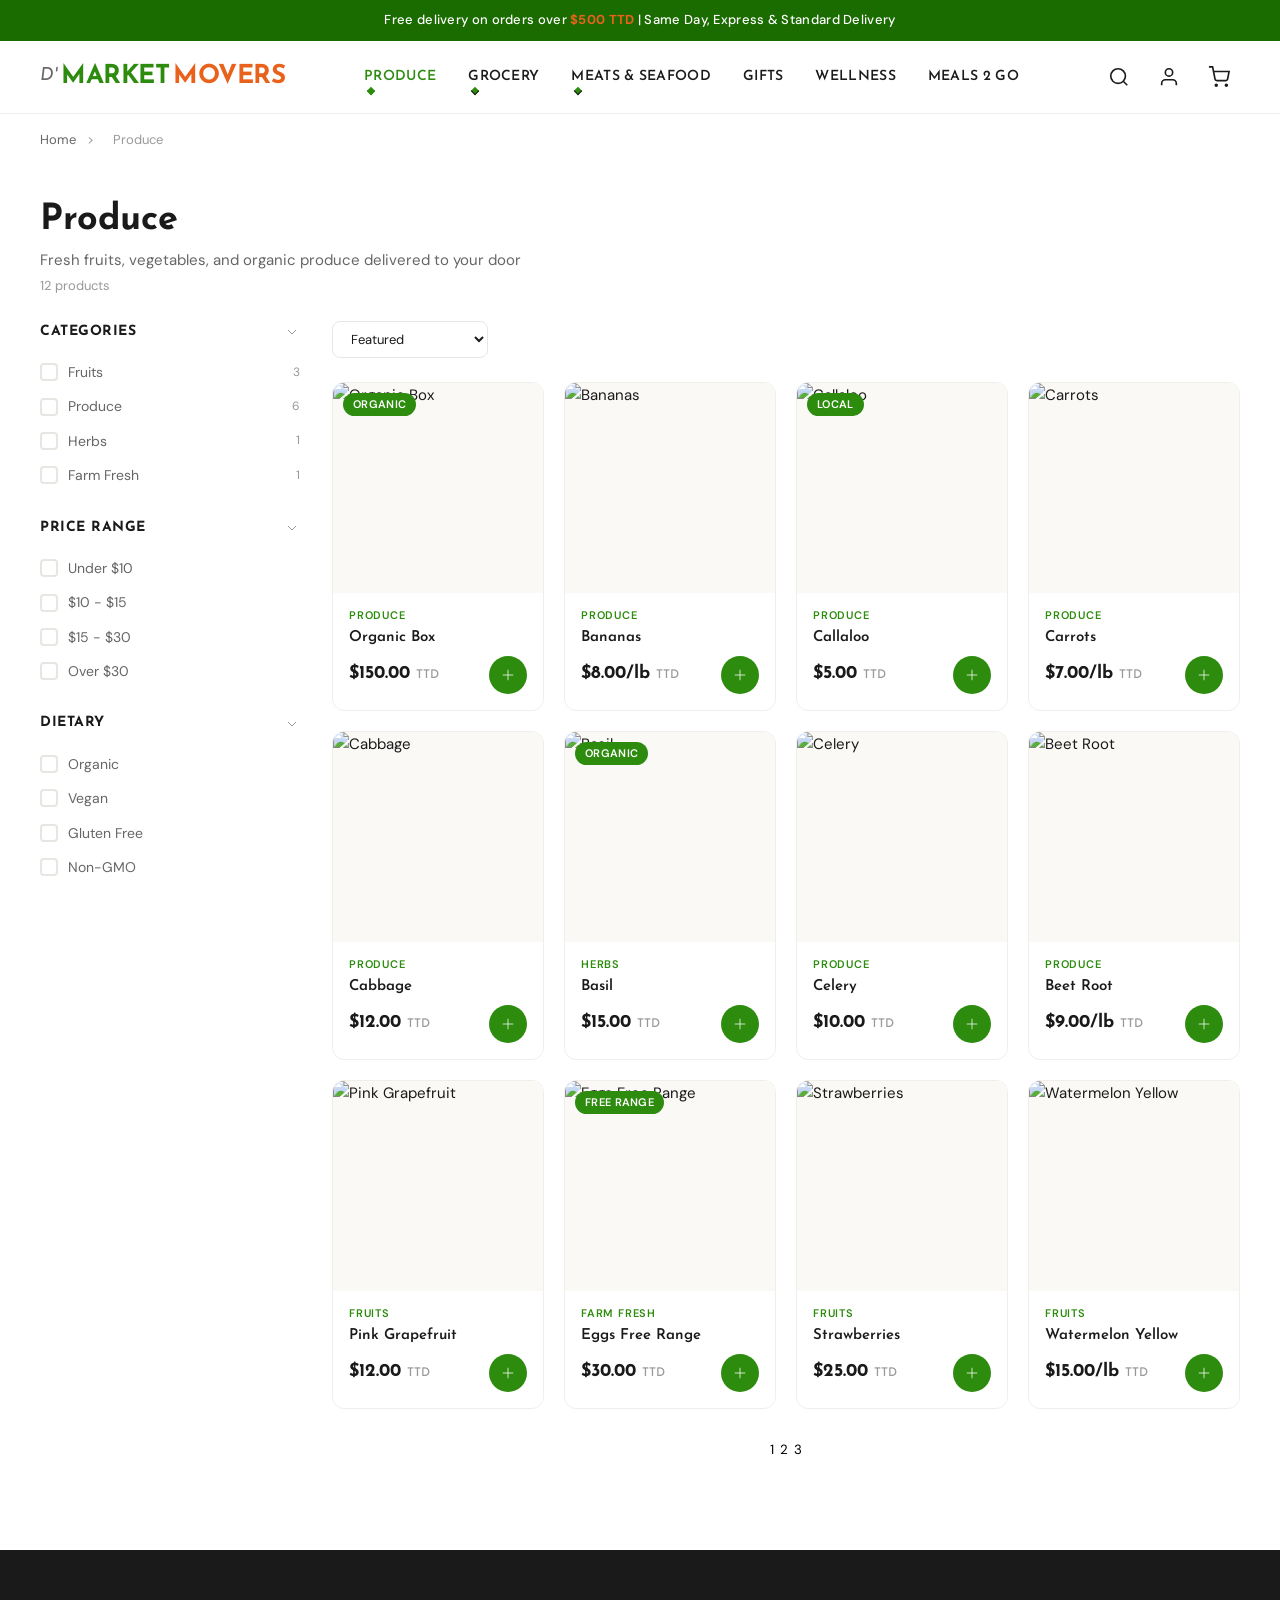
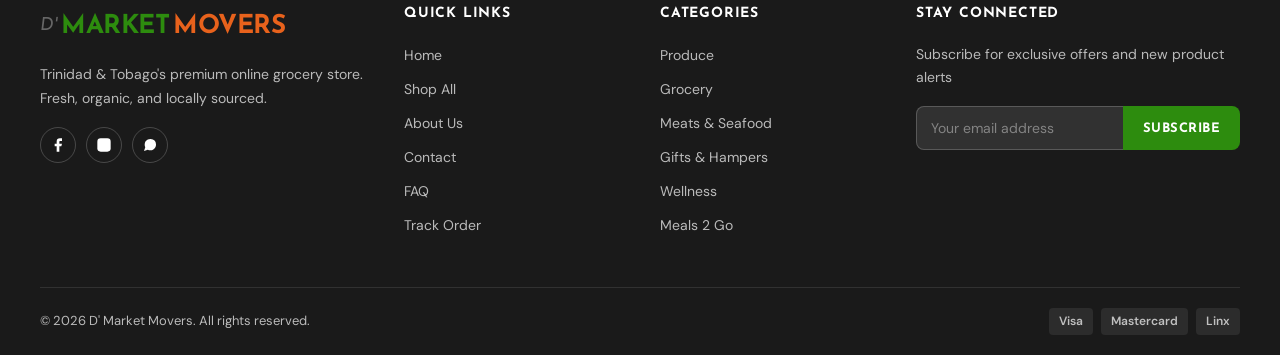
==== collection.html @ 55ee6a90 "first commit Co-Authored-By: Claude Opus 4.6 <noreply@anthropic.com>" ====
<!DOCTYPE html>
<html lang="en">
<head>
  <meta charset="UTF-8">
  <meta name="viewport" content="width=device-width, initial-scale=1.0">
  <meta name="description" content="Fresh fruits, vegetables, and organic produce delivered to your door. Shop D' Market Movers Produce collection for same-day delivery in Trinidad & Tobago.">
  <title>Produce - D' Market Movers | Fresh Fruits &amp; Vegetables</title>
  <link rel="preconnect" href="https://fonts.googleapis.com">
  <link rel="preconnect" href="https://fonts.gstatic.com" crossorigin>
  <link href="https://fonts.googleapis.com/css2?family=DM+Sans:ital,opsz,wght@0,9..40,100..1000;1,9..40,100..1000&family=Josefin+Sans:ital,wght@0,100..700;1,100..700&display=swap" rel="stylesheet">
  <link rel="stylesheet" href="css/style.css">
</head>
<body>

  <!-- Announcement Bar -->
  <div class="announcement-bar">
    Free delivery on orders over <span>$500 TTD</span> | Same Day, Express &amp; Standard Delivery
  </div>

  <!-- Header -->
  <header class="site-header">
    <div class="container">
      <div class="header-inner">
        <a href="index.html" class="logo">
          <span class="logo-d">D'</span>
          <span class="logo-market">MARKET</span>
          <span class="logo-movers">MOVERS</span>
        </a>
        <nav class="main-nav">
          <div class="nav-item has-dropdown">
            <a href="collection.html" class="active">Produce</a>
            <div class="mega-dropdown">
              <div class="mega-dropdown-inner">
                <div class="mega-col">
                  <h4>Fruits</h4>
                  <ul><li><a href="collection.html">Bananas</a></li><li><a href="collection.html">Strawberries</a></li><li><a href="collection.html">Pink Grapefruit</a></li><li><a href="collection.html">Watermelon</a></li><li><a href="collection.html">Apples</a></li></ul>
                </div>
                <div class="mega-col">
                  <h4>Vegetables</h4>
                  <ul><li><a href="collection.html">Callaloo</a></li><li><a href="collection.html">Cabbage</a></li><li><a href="collection.html">Carrots</a></li><li><a href="collection.html">Celery</a></li><li><a href="collection.html">Beet Root</a></li></ul>
                </div>
                <div class="mega-col">
                  <h4>Herbs &amp; Organic</h4>
                  <ul><li><a href="collection.html">Basil</a></li><li><a href="collection.html">Chadon Beni</a></li><li><a href="collection.html">Organic Box</a></li><li><a href="collection.html">View All Produce</a></li></ul>
                </div>
                <div class="mega-featured">
                  <img src="https://www.dmarketmovers.com/976-home_default/organic-box.jpg" alt="Organic Box">
                  <div class="mega-featured-info"><h4>Organic Box</h4><p>Curated seasonal organic produce — $150.00 TTD</p></div>
                </div>
              </div>
            </div>
          </div>
          <div class="nav-item has-dropdown">
            <a href="collection.html">Grocery</a>
            <div class="mega-dropdown">
              <div class="mega-dropdown-inner">
                <div class="mega-col"><h4>Pantry Staples</h4><ul><li><a href="collection.html">Rice &amp; Grains</a></li><li><a href="collection.html">Cooking Oil</a></li><li><a href="collection.html">Seasonings</a></li><li><a href="collection.html">Canned Goods</a></li></ul></div>
                <div class="mega-col"><h4>Sauces &amp; Condiments</h4><ul><li><a href="collection.html">Shadon Beni Pesto</a></li><li><a href="collection.html">Hot Sauce</a></li><li><a href="collection.html">Pepper Sauce</a></li><li><a href="collection.html">Marinades</a></li></ul></div>
                <div class="mega-col"><h4>Beverages</h4><ul><li><a href="collection.html">Juices</a></li><li><a href="collection.html">Smoothies</a></li><li><a href="collection.html">Water</a></li><li><a href="collection.html">View All Grocery</a></li></ul></div>
                <div class="mega-featured"><img src="https://www.dmarketmovers.com/1781-home_default/shadonbeni-pesto.jpg" alt="Shadon Beni Pesto"><div class="mega-featured-info"><h4>Shadon Beni Pesto</h4><p>Authentic T&amp;T flavour — $65.00 TTD</p></div></div>
              </div>
            </div>
          </div>
          <div class="nav-item has-dropdown">
            <a href="collection.html">Meats &amp; Seafood</a>
            <div class="mega-dropdown">
              <div class="mega-dropdown-inner">
                <div class="mega-col"><h4>Chicken</h4><ul><li><a href="collection.html">Chicken Breast</a></li><li><a href="collection.html">Chicken Minced</a></li><li><a href="collection.html">Whole Chicken</a></li><li><a href="collection.html">Free Range</a></li></ul></div>
                <div class="mega-col"><h4>Beef &amp; Pork</h4><ul><li><a href="collection.html">Beef Minced</a></li><li><a href="collection.html">Steak Cuts</a></li><li><a href="collection.html">Pork Chops</a></li></ul></div>
                <div class="mega-col"><h4>Seafood</h4><ul><li><a href="collection.html">Shark</a></li><li><a href="collection.html">Shrimp</a></li><li><a href="collection.html">Fish Fillet</a></li><li><a href="collection.html">View All Meats</a></li></ul></div>
                <div class="mega-featured"><img src="https://www.dmarketmovers.com/79-home_default/chicken-bl-breast-per-lb.jpg" alt="Chicken Breast"><div class="mega-featured-info"><h4>Chicken BL Breast</h4><p>Farm fresh, per lb — $42.00 TTD</p></div></div>
              </div>
            </div>
          </div>
          <div class="nav-item"><a href="collection.html">Gifts</a></div>
          <div class="nav-item"><a href="collection.html">Wellness</a></div>
          <div class="nav-item"><a href="collection.html">Meals 2 Go</a></div>
        </nav>
        <div class="header-actions">
          <button class="header-btn" aria-label="Search" onclick="openSearch()">
            <svg viewBox="0 0 24 24"><circle cx="11" cy="11" r="8"/><line x1="21" y1="21" x2="16.65" y2="16.65"/></svg>
          </button>
          <button class="header-btn" aria-label="Account">
            <svg viewBox="0 0 24 24"><path d="M20 21v-2a4 4 0 00-4-4H8a4 4 0 00-4 4v2"/><circle cx="12" cy="7" r="4"/></svg>
          </button>
          <button class="header-btn" aria-label="Cart" onclick="openCart()">
            <svg viewBox="0 0 24 24"><circle cx="9" cy="21" r="1"/><circle cx="20" cy="21" r="1"/><path d="M1 1h4l2.68 13.39a2 2 0 002 1.61h9.72a2 2 0 002-1.61L23 6H6"/></svg>
            <span class="cart-count">0</span>
          </button>
          <button class="mobile-toggle" aria-label="Menu" onclick="toggleMobileMenu()">
            <div class="hamburger"><span></span><span></span><span></span></div>
          </button>
        </div>
      </div>
    </div>
  </header>

  <!-- Mobile Nav -->
  <div class="mobile-nav">
    <div class="mobile-nav-header">
      <a href="index.html" class="logo">
        <span class="logo-d">D'</span>
        <span class="logo-market">MARKET</span>
        <span class="logo-movers">MOVERS</span>
      </a>
      <button onclick="closeMobileMenu()">
        <svg viewBox="0 0 24 24" width="24" height="24" stroke="currentColor" stroke-width="2" fill="none"><line x1="18" y1="6" x2="6" y2="18"/><line x1="6" y1="6" x2="18" y2="18"/></svg>
      </button>
    </div>
    <div class="mobile-nav-links">
      <a href="collection.html" class="active">Produce</a>
      <a href="collection.html">Grocery</a>
      <a href="collection.html">Meats &amp; Seafood</a>
      <a href="collection.html">Gifts</a>
      <a href="collection.html">Wellness</a>
      <a href="collection.html">Meals 2 Go</a>
    </div>
  </div>

  <!-- Cart Overlay + Drawer -->
  <div class="cart-overlay"></div>
  <aside class="cart-drawer">
    <div class="cart-drawer-header">
      <h3>Your Cart <span class="cart-drawer-count">0 items</span></h3>
      <button class="cart-close" onclick="closeCart()">
        <svg viewBox="0 0 24 24"><line x1="18" y1="6" x2="6" y2="18"/><line x1="6" y1="6" x2="18" y2="18"/></svg>
      </button>
    </div>
    <div class="cart-items"></div>
    <div class="cart-footer">
      <div class="cart-subtotal">
        <span>Subtotal</span>
        <span class="cart-subtotal-value">$0.00 TTD</span>
      </div>
      <button class="cart-checkout">Proceed to Checkout</button>
    </div>
  </aside>

  <!-- Breadcrumbs -->
  <div class="breadcrumbs">
    <div class="container">
      <a href="index.html">Home</a>
      <span class="breadcrumb-separator">&gt;</span>
      <span>Produce</span>
    </div>
  </div>

  <!-- Collection Header -->
  <section class="collection-header">
    <div class="container">
      <h1>Produce</h1>
      <p>Fresh fruits, vegetables, and organic produce delivered to your door</p>
      <div class="collection-meta">12 products</div>
    </div>
  </section>

  <!-- Collection Layout -->
  <div class="collection-layout">
    <div class="container">

        <!-- Filters Sidebar -->
        <aside class="filters-sidebar">

          <!-- Categories Filter -->
          <div class="filter-group">
            <div class="filter-group-title" onclick="toggleFilterGroup(this)">
              <span>Categories</span>
              <svg viewBox="0 0 24 24"><polyline points="6 9 12 15 18 9"/></svg>
            </div>
            <div class="filter-options">
              <div class="filter-option" onclick="toggleFilter(this)">
                <span class="filter-checkbox"></span>
                <span class="filter-label">Fruits</span>
                <span class="filter-count">3</span>
              </div>
              <div class="filter-option" onclick="toggleFilter(this)">
                <span class="filter-checkbox"></span>
                <span class="filter-label">Produce</span>
                <span class="filter-count">6</span>
              </div>
              <div class="filter-option" onclick="toggleFilter(this)">
                <span class="filter-checkbox"></span>
                <span class="filter-label">Herbs</span>
                <span class="filter-count">1</span>
              </div>
              <div class="filter-option" onclick="toggleFilter(this)">
                <span class="filter-checkbox"></span>
                <span class="filter-label">Farm Fresh</span>
                <span class="filter-count">1</span>
              </div>
            </div>
          </div>

          <!-- Price Range Filter -->
          <div class="filter-group">
            <div class="filter-group-title" onclick="toggleFilterGroup(this)">
              <span>Price Range</span>
              <svg viewBox="0 0 24 24"><polyline points="6 9 12 15 18 9"/></svg>
            </div>
            <div class="filter-options">
              <div class="filter-option" onclick="toggleFilter(this)">
                <span class="filter-checkbox"></span>
                <span class="filter-label">Under $10</span>
              </div>
              <div class="filter-option" onclick="toggleFilter(this)">
                <span class="filter-checkbox"></span>
                <span class="filter-label">$10 - $15</span>
              </div>
              <div class="filter-option" onclick="toggleFilter(this)">
                <span class="filter-checkbox"></span>
                <span class="filter-label">$15 - $30</span>
              </div>
              <div class="filter-option" onclick="toggleFilter(this)">
                <span class="filter-checkbox"></span>
                <span class="filter-label">Over $30</span>
              </div>
            </div>
          </div>

          <!-- Dietary Filter -->
          <div class="filter-group">
            <div class="filter-group-title" onclick="toggleFilterGroup(this)">
              <span>Dietary</span>
              <svg viewBox="0 0 24 24"><polyline points="6 9 12 15 18 9"/></svg>
            </div>
            <div class="filter-options">
              <div class="filter-option" onclick="toggleFilter(this)">
                <span class="filter-checkbox"></span>
                <span class="filter-label">Organic</span>
              </div>
              <div class="filter-option" onclick="toggleFilter(this)">
                <span class="filter-checkbox"></span>
                <span class="filter-label">Vegan</span>
              </div>
              <div class="filter-option" onclick="toggleFilter(this)">
                <span class="filter-checkbox"></span>
                <span class="filter-label">Gluten Free</span>
              </div>
              <div class="filter-option" onclick="toggleFilter(this)">
                <span class="filter-checkbox"></span>
                <span class="filter-label">Non-GMO</span>
              </div>
            </div>
          </div>

        </aside>

        <!-- Main Content -->
        <div class="collection-main">

          <!-- Toolbar -->
          <div class="collection-toolbar">
            <button class="mobile-filter-btn" onclick="openMobileFilters()">
              <svg viewBox="0 0 24 24"><line x1="4" y1="6" x2="20" y2="6"/><line x1="6" y1="12" x2="18" y2="12"/><line x1="8" y1="18" x2="16" y2="18"/></svg>
              Filters
            </button>
            <div class="toolbar-right">
              <select class="sort-select">
                <option value="featured">Featured</option>
                <option value="price-low">Price: Low to High</option>
                <option value="price-high">Price: High to Low</option>
                <option value="newest">Newest</option>
                <option value="name-az">Name A-Z</option>
              </select>
            </div>
          </div>

          <!-- Products Grid -->
          <div class="products-grid">

            <!-- Product 1: Organic Box -->
            <div class="product-card">
              <div class="product-card-image">
                <img src="https://www.dmarketmovers.com/976-home_default/organic-box.jpg" alt="Organic Box" onclick="openQuickView({id:'organic-box',name:'Organic Box',price:150,category:'Produce',image:'https://www.dmarketmovers.com/976-home_default/organic-box.jpg'})" style="cursor:pointer">
                <span class="product-card-badge">Organic</span>
                <button class="product-card-wishlist"><svg viewBox="0 0 24 24"><path d="M20.84 4.61a5.5 5.5 0 00-7.78 0L12 5.67l-1.06-1.06a5.5 5.5 0 00-7.78 7.78l1.06 1.06L12 21.23l7.78-7.78 1.06-1.06a5.5 5.5 0 000-7.78z"/></svg></button>
              </div>
              <div class="product-card-info">
                <div class="product-card-category">Produce</div>
                <div class="product-card-name"><a href="product.html">Organic Box</a></div>
                <div class="product-card-bottom">
                  <div class="product-card-price">$150.00 <span class="currency">TTD</span></div>
                  <button class="add-to-cart-btn" onclick="Cart.add({id:'organic-box',name:'Organic Box',price:150,image:'https://www.dmarketmovers.com/976-home_default/organic-box.jpg'})"><svg viewBox="0 0 24 24"><line x1="12" y1="5" x2="12" y2="19"/><line x1="5" y1="12" x2="19" y2="12"/></svg></button>
                </div>
              </div>
            </div>

            <!-- Product 2: Bananas -->
            <div class="product-card">
              <div class="product-card-image">
                <img src="https://www.dmarketmovers.com/2502-home_default/bananas.jpg" alt="Bananas" onclick="openQuickView({id:'bananas',name:'Bananas',price:8,category:'Produce',image:'https://www.dmarketmovers.com/2502-home_default/bananas.jpg'})" style="cursor:pointer">
                <button class="product-card-wishlist"><svg viewBox="0 0 24 24"><path d="M20.84 4.61a5.5 5.5 0 00-7.78 0L12 5.67l-1.06-1.06a5.5 5.5 0 00-7.78 7.78l1.06 1.06L12 21.23l7.78-7.78 1.06-1.06a5.5 5.5 0 000-7.78z"/></svg></button>
              </div>
              <div class="product-card-info">
                <div class="product-card-category">Produce</div>
                <div class="product-card-name"><a href="product.html">Bananas</a></div>
                <div class="product-card-bottom">
                  <div class="product-card-price">$8.00/lb <span class="currency">TTD</span></div>
                  <button class="add-to-cart-btn" onclick="Cart.add({id:'bananas',name:'Bananas',price:8,image:'https://www.dmarketmovers.com/2502-home_default/bananas.jpg'})"><svg viewBox="0 0 24 24"><line x1="12" y1="5" x2="12" y2="19"/><line x1="5" y1="12" x2="19" y2="12"/></svg></button>
                </div>
              </div>
            </div>

            <!-- Product 3: Callaloo -->
            <div class="product-card">
              <div class="product-card-image">
                <img src="https://www.dmarketmovers.com/55-home_default/callaloo.jpg" alt="Callaloo" onclick="openQuickView({id:'callaloo',name:'Callaloo',price:5,category:'Produce',image:'https://www.dmarketmovers.com/55-home_default/callaloo.jpg'})" style="cursor:pointer">
                <span class="product-card-badge">Local</span>
                <button class="product-card-wishlist"><svg viewBox="0 0 24 24"><path d="M20.84 4.61a5.5 5.5 0 00-7.78 0L12 5.67l-1.06-1.06a5.5 5.5 0 00-7.78 7.78l1.06 1.06L12 21.23l7.78-7.78 1.06-1.06a5.5 5.5 0 000-7.78z"/></svg></button>
              </div>
              <div class="product-card-info">
                <div class="product-card-category">Produce</div>
                <div class="product-card-name"><a href="product.html">Callaloo</a></div>
                <div class="product-card-bottom">
                  <div class="product-card-price">$5.00 <span class="currency">TTD</span></div>
                  <button class="add-to-cart-btn" onclick="Cart.add({id:'callaloo',name:'Callaloo',price:5,image:'https://www.dmarketmovers.com/55-home_default/callaloo.jpg'})"><svg viewBox="0 0 24 24"><line x1="12" y1="5" x2="12" y2="19"/><line x1="5" y1="12" x2="19" y2="12"/></svg></button>
                </div>
              </div>
            </div>

            <!-- Product 4: Carrots -->
            <div class="product-card">
              <div class="product-card-image">
                <img src="https://www.dmarketmovers.com/57-home_default/carrots.jpg" alt="Carrots" onclick="openQuickView({id:'carrots',name:'Carrots',price:7,category:'Produce',image:'https://www.dmarketmovers.com/57-home_default/carrots.jpg'})" style="cursor:pointer">
                <button class="product-card-wishlist"><svg viewBox="0 0 24 24"><path d="M20.84 4.61a5.5 5.5 0 00-7.78 0L12 5.67l-1.06-1.06a5.5 5.5 0 00-7.78 7.78l1.06 1.06L12 21.23l7.78-7.78 1.06-1.06a5.5 5.5 0 000-7.78z"/></svg></button>
              </div>
              <div class="product-card-info">
                <div class="product-card-category">Produce</div>
                <div class="product-card-name"><a href="product.html">Carrots</a></div>
                <div class="product-card-bottom">
                  <div class="product-card-price">$7.00/lb <span class="currency">TTD</span></div>
                  <button class="add-to-cart-btn" onclick="Cart.add({id:'carrots',name:'Carrots',price:7,image:'https://www.dmarketmovers.com/57-home_default/carrots.jpg'})"><svg viewBox="0 0 24 24"><line x1="12" y1="5" x2="12" y2="19"/><line x1="5" y1="12" x2="19" y2="12"/></svg></button>
                </div>
              </div>
            </div>

            <!-- Product 5: Cabbage -->
            <div class="product-card">
              <div class="product-card-image">
                <img src="https://www.dmarketmovers.com/45-home_default/cabbage.jpg" alt="Cabbage" onclick="openQuickView({id:'cabbage',name:'Cabbage',price:12,category:'Produce',image:'https://www.dmarketmovers.com/45-home_default/cabbage.jpg'})" style="cursor:pointer">
                <button class="product-card-wishlist"><svg viewBox="0 0 24 24"><path d="M20.84 4.61a5.5 5.5 0 00-7.78 0L12 5.67l-1.06-1.06a5.5 5.5 0 00-7.78 7.78l1.06 1.06L12 21.23l7.78-7.78 1.06-1.06a5.5 5.5 0 000-7.78z"/></svg></button>
              </div>
              <div class="product-card-info">
                <div class="product-card-category">Produce</div>
                <div class="product-card-name"><a href="product.html">Cabbage</a></div>
                <div class="product-card-bottom">
                  <div class="product-card-price">$12.00 <span class="currency">TTD</span></div>
                  <button class="add-to-cart-btn" onclick="Cart.add({id:'cabbage',name:'Cabbage',price:12,image:'https://www.dmarketmovers.com/45-home_default/cabbage.jpg'})"><svg viewBox="0 0 24 24"><line x1="12" y1="5" x2="12" y2="19"/><line x1="5" y1="12" x2="19" y2="12"/></svg></button>
                </div>
              </div>
            </div>

            <!-- Product 6: Basil -->
            <div class="product-card">
              <div class="product-card-image">
                <img src="https://www.dmarketmovers.com/915-home_default/basil.jpg" alt="Basil" onclick="openQuickView({id:'basil',name:'Basil',price:15,category:'Herbs',image:'https://www.dmarketmovers.com/915-home_default/basil.jpg'})" style="cursor:pointer">
                <span class="product-card-badge">Organic</span>
                <button class="product-card-wishlist"><svg viewBox="0 0 24 24"><path d="M20.84 4.61a5.5 5.5 0 00-7.78 0L12 5.67l-1.06-1.06a5.5 5.5 0 00-7.78 7.78l1.06 1.06L12 21.23l7.78-7.78 1.06-1.06a5.5 5.5 0 000-7.78z"/></svg></button>
              </div>
              <div class="product-card-info">
                <div class="product-card-category">Herbs</div>
                <div class="product-card-name"><a href="product.html">Basil</a></div>
                <div class="product-card-bottom">
                  <div class="product-card-price">$15.00 <span class="currency">TTD</span></div>
                  <button class="add-to-cart-btn" onclick="Cart.add({id:'basil',name:'Basil',price:15,image:'https://www.dmarketmovers.com/915-home_default/basil.jpg'})"><svg viewBox="0 0 24 24"><line x1="12" y1="5" x2="12" y2="19"/><line x1="5" y1="12" x2="19" y2="12"/></svg></button>
                </div>
              </div>
            </div>

            <!-- Product 7: Celery -->
            <div class="product-card">
              <div class="product-card-image">
                <img src="https://www.dmarketmovers.com/72-home_default/celery.jpg" alt="Celery" onclick="openQuickView({id:'celery',name:'Celery',price:10,category:'Produce',image:'https://www.dmarketmovers.com/72-home_default/celery.jpg'})" style="cursor:pointer">
                <button class="product-card-wishlist"><svg viewBox="0 0 24 24"><path d="M20.84 4.61a5.5 5.5 0 00-7.78 0L12 5.67l-1.06-1.06a5.5 5.5 0 00-7.78 7.78l1.06 1.06L12 21.23l7.78-7.78 1.06-1.06a5.5 5.5 0 000-7.78z"/></svg></button>
              </div>
              <div class="product-card-info">
                <div class="product-card-category">Produce</div>
                <div class="product-card-name"><a href="product.html">Celery</a></div>
                <div class="product-card-bottom">
                  <div class="product-card-price">$10.00 <span class="currency">TTD</span></div>
                  <button class="add-to-cart-btn" onclick="Cart.add({id:'celery',name:'Celery',price:10,image:'https://www.dmarketmovers.com/72-home_default/celery.jpg'})"><svg viewBox="0 0 24 24"><line x1="12" y1="5" x2="12" y2="19"/><line x1="5" y1="12" x2="19" y2="12"/></svg></button>
                </div>
              </div>
            </div>

            <!-- Product 8: Beet Root -->
            <div class="product-card">
              <div class="product-card-image">
                <img src="https://www.dmarketmovers.com/1981-home_default/beet-root-per-lb.jpg" alt="Beet Root" onclick="openQuickView({id:'beet-root',name:'Beet Root',price:9,category:'Produce',image:'https://www.dmarketmovers.com/1981-home_default/beet-root-per-lb.jpg'})" style="cursor:pointer">
                <button class="product-card-wishlist"><svg viewBox="0 0 24 24"><path d="M20.84 4.61a5.5 5.5 0 00-7.78 0L12 5.67l-1.06-1.06a5.5 5.5 0 00-7.78 7.78l1.06 1.06L12 21.23l7.78-7.78 1.06-1.06a5.5 5.5 0 000-7.78z"/></svg></button>
              </div>
              <div class="product-card-info">
                <div class="product-card-category">Produce</div>
                <div class="product-card-name"><a href="product.html">Beet Root</a></div>
                <div class="product-card-bottom">
                  <div class="product-card-price">$9.00/lb <span class="currency">TTD</span></div>
                  <button class="add-to-cart-btn" onclick="Cart.add({id:'beet-root',name:'Beet Root',price:9,image:'https://www.dmarketmovers.com/1981-home_default/beet-root-per-lb.jpg'})"><svg viewBox="0 0 24 24"><line x1="12" y1="5" x2="12" y2="19"/><line x1="5" y1="12" x2="19" y2="12"/></svg></button>
                </div>
              </div>
            </div>

            <!-- Product 9: Pink Grapefruit -->
            <div class="product-card">
              <div class="product-card-image">
                <img src="https://www.dmarketmovers.com/858-home_default/pink-grapefruit.jpg" alt="Pink Grapefruit" onclick="openQuickView({id:'pink-grapefruit',name:'Pink Grapefruit',price:12,category:'Fruits',image:'https://www.dmarketmovers.com/858-home_default/pink-grapefruit.jpg'})" style="cursor:pointer">
                <button class="product-card-wishlist"><svg viewBox="0 0 24 24"><path d="M20.84 4.61a5.5 5.5 0 00-7.78 0L12 5.67l-1.06-1.06a5.5 5.5 0 00-7.78 7.78l1.06 1.06L12 21.23l7.78-7.78 1.06-1.06a5.5 5.5 0 000-7.78z"/></svg></button>
              </div>
              <div class="product-card-info">
                <div class="product-card-category">Fruits</div>
                <div class="product-card-name"><a href="product.html">Pink Grapefruit</a></div>
                <div class="product-card-bottom">
                  <div class="product-card-price">$12.00 <span class="currency">TTD</span></div>
                  <button class="add-to-cart-btn" onclick="Cart.add({id:'pink-grapefruit',name:'Pink Grapefruit',price:12,image:'https://www.dmarketmovers.com/858-home_default/pink-grapefruit.jpg'})"><svg viewBox="0 0 24 24"><line x1="12" y1="5" x2="12" y2="19"/><line x1="5" y1="12" x2="19" y2="12"/></svg></button>
                </div>
              </div>
            </div>

            <!-- Product 10: Eggs Free Range -->
            <div class="product-card">
              <div class="product-card-image">
                <img src="https://www.dmarketmovers.com/839-home_default/eggs-free-range.jpg" alt="Eggs Free Range" onclick="openQuickView({id:'eggs-free-range',name:'Eggs Free Range',price:30,category:'Farm Fresh',image:'https://www.dmarketmovers.com/839-home_default/eggs-free-range.jpg'})" style="cursor:pointer">
                <span class="product-card-badge">Free Range</span>
                <button class="product-card-wishlist"><svg viewBox="0 0 24 24"><path d="M20.84 4.61a5.5 5.5 0 00-7.78 0L12 5.67l-1.06-1.06a5.5 5.5 0 00-7.78 7.78l1.06 1.06L12 21.23l7.78-7.78 1.06-1.06a5.5 5.5 0 000-7.78z"/></svg></button>
              </div>
              <div class="product-card-info">
                <div class="product-card-category">Farm Fresh</div>
                <div class="product-card-name"><a href="product.html">Eggs Free Range</a></div>
                <div class="product-card-bottom">
                  <div class="product-card-price">$30.00 <span class="currency">TTD</span></div>
                  <button class="add-to-cart-btn" onclick="Cart.add({id:'eggs-free-range',name:'Eggs Free Range',price:30,image:'https://www.dmarketmovers.com/839-home_default/eggs-free-range.jpg'})"><svg viewBox="0 0 24 24"><line x1="12" y1="5" x2="12" y2="19"/><line x1="5" y1="12" x2="19" y2="12"/></svg></button>
                </div>
              </div>
            </div>

            <!-- Product 11: Strawberries -->
            <div class="product-card">
              <div class="product-card-image">
                <img src="https://www.dmarketmovers.com/148-home_default/strawberries-half-pint.jpg" alt="Strawberries" onclick="openQuickView({id:'strawberries',name:'Strawberries',price:25,category:'Fruits',image:'https://www.dmarketmovers.com/148-home_default/strawberries-half-pint.jpg'})" style="cursor:pointer">
                <button class="product-card-wishlist"><svg viewBox="0 0 24 24"><path d="M20.84 4.61a5.5 5.5 0 00-7.78 0L12 5.67l-1.06-1.06a5.5 5.5 0 00-7.78 7.78l1.06 1.06L12 21.23l7.78-7.78 1.06-1.06a5.5 5.5 0 000-7.78z"/></svg></button>
              </div>
              <div class="product-card-info">
                <div class="product-card-category">Fruits</div>
                <div class="product-card-name"><a href="product.html">Strawberries</a></div>
                <div class="product-card-bottom">
                  <div class="product-card-price">$25.00 <span class="currency">TTD</span></div>
                  <button class="add-to-cart-btn" onclick="Cart.add({id:'strawberries',name:'Strawberries',price:25,image:'https://www.dmarketmovers.com/148-home_default/strawberries-half-pint.jpg'})"><svg viewBox="0 0 24 24"><line x1="12" y1="5" x2="12" y2="19"/><line x1="5" y1="12" x2="19" y2="12"/></svg></button>
                </div>
              </div>
            </div>

            <!-- Product 12: Watermelon Yellow -->
            <div class="product-card">
              <div class="product-card-image">
                <img src="https://www.dmarketmovers.com/1984-home_default/watermelon-per-lb-yellow.jpg" alt="Watermelon Yellow" onclick="openQuickView({id:'watermelon',name:'Watermelon Yellow',price:15,category:'Fruits',image:'https://www.dmarketmovers.com/1984-home_default/watermelon-per-lb-yellow.jpg'})" style="cursor:pointer">
                <button class="product-card-wishlist"><svg viewBox="0 0 24 24"><path d="M20.84 4.61a5.5 5.5 0 00-7.78 0L12 5.67l-1.06-1.06a5.5 5.5 0 00-7.78 7.78l1.06 1.06L12 21.23l7.78-7.78 1.06-1.06a5.5 5.5 0 000-7.78z"/></svg></button>
              </div>
              <div class="product-card-info">
                <div class="product-card-category">Fruits</div>
                <div class="product-card-name"><a href="product.html">Watermelon Yellow</a></div>
                <div class="product-card-bottom">
                  <div class="product-card-price">$15.00/lb <span class="currency">TTD</span></div>
                  <button class="add-to-cart-btn" onclick="Cart.add({id:'watermelon-yellow',name:'Watermelon Yellow',price:15,image:'https://www.dmarketmovers.com/1984-home_default/watermelon-per-lb-yellow.jpg'})"><svg viewBox="0 0 24 24"><line x1="12" y1="5" x2="12" y2="19"/><line x1="5" y1="12" x2="19" y2="12"/></svg></button>
                </div>
              </div>
            </div>

          </div>

          <!-- Pagination -->
          <div class="pagination">
            <button class="pagination-btn pagination-prev" aria-label="Previous page">
              <svg viewBox="0 0 24 24"><polyline points="15 18 9 12 15 6"/></svg>
            </button>
            <button class="pagination-btn active">1</button>
            <button class="pagination-btn">2</button>
            <button class="pagination-btn">3</button>
            <button class="pagination-btn pagination-next" aria-label="Next page">
              <svg viewBox="0 0 24 24"><polyline points="9 6 15 12 9 18"/></svg>
            </button>
          </div>

        </div>

      </div>
    </div>

  <!-- Mobile Filter Drawer -->
  <div class="mobile-filter-drawer">
    <div class="mobile-filter-header">
      <h3>Filters</h3>
      <button class="mobile-filter-close" onclick="closeMobileFilters()" aria-label="Close filters">
        <svg viewBox="0 0 24 24"><line x1="18" y1="6" x2="6" y2="18"/><line x1="6" y1="6" x2="18" y2="18"/></svg>
      </button>
    </div>
    <div class="mobile-filter-body">

      <!-- Categories Filter -->
      <div class="filter-group">
        <div class="filter-group-title" onclick="toggleFilterGroup(this)">
          <span>Categories</span>
          <svg viewBox="0 0 24 24"><polyline points="6 9 12 15 18 9"/></svg>
        </div>
        <div class="filter-options">
          <div class="filter-option" onclick="toggleFilter(this)">
            <span class="filter-checkbox"></span>
            <span class="filter-label">Fruits</span>
            <span class="filter-count">3</span>
          </div>
          <div class="filter-option" onclick="toggleFilter(this)">
            <span class="filter-checkbox"></span>
            <span class="filter-label">Produce</span>
            <span class="filter-count">6</span>
          </div>
          <div class="filter-option" onclick="toggleFilter(this)">
            <span class="filter-checkbox"></span>
            <span class="filter-label">Herbs</span>
            <span class="filter-count">1</span>
          </div>
          <div class="filter-option" onclick="toggleFilter(this)">
            <span class="filter-checkbox"></span>
            <span class="filter-label">Farm Fresh</span>
            <span class="filter-count">1</span>
          </div>
        </div>
      </div>

      <!-- Price Range Filter -->
      <div class="filter-group">
        <div class="filter-group-title" onclick="toggleFilterGroup(this)">
          <span>Price Range</span>
          <svg viewBox="0 0 24 24"><polyline points="6 9 12 15 18 9"/></svg>
        </div>
        <div class="filter-options">
          <div class="filter-option" onclick="toggleFilter(this)">
            <span class="filter-checkbox"></span>
            <span class="filter-label">Under $10</span>
          </div>
          <div class="filter-option" onclick="toggleFilter(this)">
            <span class="filter-checkbox"></span>
            <span class="filter-label">$10 - $15</span>
          </div>
          <div class="filter-option" onclick="toggleFilter(this)">
            <span class="filter-checkbox"></span>
            <span class="filter-label">$15 - $30</span>
          </div>
          <div class="filter-option" onclick="toggleFilter(this)">
            <span class="filter-checkbox"></span>
            <span class="filter-label">Over $30</span>
          </div>
        </div>
      </div>

      <!-- Dietary Filter -->
      <div class="filter-group">
        <div class="filter-group-title" onclick="toggleFilterGroup(this)">
          <span>Dietary</span>
          <svg viewBox="0 0 24 24"><polyline points="6 9 12 15 18 9"/></svg>
        </div>
        <div class="filter-options">
          <div class="filter-option" onclick="toggleFilter(this)">
            <span class="filter-checkbox"></span>
            <span class="filter-label">Organic</span>
          </div>
          <div class="filter-option" onclick="toggleFilter(this)">
            <span class="filter-checkbox"></span>
            <span class="filter-label">Vegan</span>
          </div>
          <div class="filter-option" onclick="toggleFilter(this)">
            <span class="filter-checkbox"></span>
            <span class="filter-label">Gluten Free</span>
          </div>
          <div class="filter-option" onclick="toggleFilter(this)">
            <span class="filter-checkbox"></span>
            <span class="filter-label">Non-GMO</span>
          </div>
        </div>
      </div>

    </div>
  </div>

  <!-- Footer -->
  <footer class="site-footer">
    <div class="container">
      <div class="footer-grid">
        <div class="footer-col">
          <div class="footer-logo">
            <a href="index.html" class="logo">
              <span class="logo-d">D'</span>
              <span class="logo-market">MARKET</span>
              <span class="logo-movers">MOVERS</span>
            </a>
          </div>
          <p>Trinidad &amp; Tobago's premium online grocery store. Fresh, organic, and locally sourced.</p>
          <div class="footer-social">
            <a href="#" aria-label="Facebook"><svg viewBox="0 0 24 24"><path d="M18 2h-3a5 5 0 00-5 5v3H7v4h3v8h4v-8h3l1-4h-4V7a1 1 0 011-1h3z"/></svg></a>
            <a href="#" aria-label="Instagram"><svg viewBox="0 0 24 24"><rect x="2" y="2" width="20" height="20" rx="5" ry="5"/><path d="M16 11.37A4 4 0 1112.63 8 4 4 0 0116 11.37z"/><line x1="17.5" y1="6.5" x2="17.51" y2="6.5"/></svg></a>
            <a href="#" aria-label="WhatsApp"><svg viewBox="0 0 24 24"><path d="M21 11.5a8.38 8.38 0 01-.9 3.8 8.5 8.5 0 01-7.6 4.7 8.38 8.38 0 01-3.8-.9L3 21l1.9-5.7a8.38 8.38 0 01-.9-3.8 8.5 8.5 0 014.7-7.6 8.38 8.38 0 013.8-.9h.5a8.48 8.48 0 018 8v.5z"/></svg></a>
          </div>
        </div>
        <div class="footer-col">
          <h5>Quick Links</h5>
          <ul>
            <li><a href="index.html">Home</a></li>
            <li><a href="collection.html">Shop All</a></li>
            <li><a href="#">About Us</a></li>
            <li><a href="#">Contact</a></li>
            <li><a href="#">FAQ</a></li>
            <li><a href="#">Track Order</a></li>
          </ul>
        </div>
        <div class="footer-col">
          <h5>Categories</h5>
          <ul>
            <li><a href="collection.html">Produce</a></li>
            <li><a href="collection.html">Grocery</a></li>
            <li><a href="collection.html">Meats &amp; Seafood</a></li>
            <li><a href="collection.html">Gifts &amp; Hampers</a></li>
            <li><a href="collection.html">Wellness</a></li>
            <li><a href="collection.html">Meals 2 Go</a></li>
          </ul>
        </div>
        <div class="footer-col">
          <h5>Stay Connected</h5>
          <p>Subscribe for exclusive offers and new product alerts</p>
          <div class="footer-newsletter">
            <input type="email" placeholder="Your email address" aria-label="Email address">
            <button type="button">Subscribe</button>
          </div>
        </div>
      </div>
      <div class="footer-bottom">
        <p>&copy; 2026 D' Market Movers. All rights reserved.</p>
        <div class="footer-payments">
          <span>Visa</span>
          <span>Mastercard</span>
          <span>Linx</span>
        </div>
      </div>
    </div>
  </footer>

  <!-- Search Overlay -->
  <div class="search-overlay" onclick="if(event.target===this)closeSearch()">
    <div class="search-overlay-inner">
      <button class="search-close-btn" onclick="closeSearch()">
        <svg viewBox="0 0 24 24" width="20" height="20" stroke="currentColor" stroke-width="2" fill="none"><line x1="18" y1="6" x2="6" y2="18"/><line x1="6" y1="6" x2="18" y2="18"/></svg>
      </button>
      <div class="search-input-wrap">
        <svg viewBox="0 0 24 24"><circle cx="11" cy="11" r="8"/><line x1="21" y1="21" x2="16.65" y2="16.65"/></svg>
        <input type="text" class="search-input" placeholder="Search for products..." oninput="handleSearchInput(event)" autocomplete="off">
        <kbd style="font-size:11px;padding:2px 8px;background:var(--color-bg-section);border-radius:4px;color:var(--color-text-muted);border:1px solid var(--color-border)">ESC</kbd>
      </div>
      <div class="search-results"></div>
    </div>
  </div>

  <script src="js/app.js"></script>
</body>
</html>
---- css/style.css ----
/* ============================================
   D' Market Movers - Shopify-Ready Stylesheet
   Aesthetic: Fresh & Organic Modern
   ============================================ */

@import url('https://fonts.googleapis.com/css2?family=Josefin+Sans:wght@400;600;700&family=DM+Sans:ital,wght@0,400;0,500;0,700;1,400&display=swap');

/* --- CSS Custom Properties (Shopify Theme Settings Ready) --- */
:root {
  --color-primary: #2d8c0e;
  --color-primary-light: #e8f5e1;
  --color-primary-dark: #1a6b00;
  --color-accent: #e8621c;
  --color-accent-light: #fff3ec;
  --color-olive: #6b8e23;
  --color-olive-light: #f4f7ec;
  --color-text: #1a1a1a;
  --color-text-light: #666;
  --color-text-muted: #999;
  --color-bg: #ffffff;
  --color-bg-warm: #faf9f6;
  --color-bg-section: #f5f4f0;
  --color-border: #e8e6e1;
  --color-border-light: #f0eeea;
  --color-success: #2d8c0e;
  --color-badge: #e8621c;
  --shadow-sm: 0 1px 3px rgba(0,0,0,0.06);
  --shadow-md: 0 4px 12px rgba(0,0,0,0.08);
  --shadow-lg: 0 8px 30px rgba(0,0,0,0.1);
  --shadow-card: 0 2px 8px rgba(0,0,0,0.06);
  --shadow-card-hover: 0 8px 25px rgba(0,0,0,0.12);
  --radius-sm: 8px;
  --radius-md: 12px;
  --radius-lg: 16px;
  --radius-xl: 24px;
  --radius-full: 50%;
  --font-heading: 'Josefin Sans', sans-serif;
  --font-body: 'DM Sans', sans-serif;
  --container: 1240px;
  --header-height: 72px;
  --announcement-height: 40px;
  --transition: 0.3s cubic-bezier(0.4, 0, 0.2, 1);
  --transition-fast: 0.15s ease;
  --transition-bounce: 0.4s cubic-bezier(0.34, 1.56, 0.64, 1);
}

/* --- Reset & Base --- */
*, *::before, *::after { box-sizing: border-box; margin: 0; padding: 0; }
html { scroll-behavior: smooth; -webkit-text-size-adjust: 100%; }
body {
  font-family: var(--font-body);
  color: var(--color-text);
  background: var(--color-bg);
  line-height: 1.6;
  font-size: 15px;
  -webkit-font-smoothing: antialiased;
  overflow-x: hidden;
}
img { max-width: 100%; height: auto; display: block; }
a { color: inherit; text-decoration: none; }
button { cursor: pointer; font-family: inherit; border: none; background: none; }
ul, ol { list-style: none; }
input, select, textarea { font-family: inherit; font-size: inherit; }
h1, h2, h3, h4, h5, h6 { font-family: var(--font-heading); font-weight: 700; line-height: 1.2; }

.container { max-width: var(--container); margin: 0 auto; padding: 0 20px; }

/* --- Announcement Bar --- */
.announcement-bar {
  background: var(--color-primary-dark);
  color: #fff;
  text-align: center;
  padding: 10px 20px;
  font-size: 13px;
  font-weight: 500;
  letter-spacing: 0.3px;
  position: relative;
  z-index: 100;
}
.announcement-bar span { color: var(--color-accent); font-weight: 700; }

/* --- Header --- */
.site-header {
  background: var(--color-bg);
  position: sticky;
  top: 0;
  z-index: 90;
  border-bottom: 1px solid var(--color-border-light);
  transition: box-shadow var(--transition);
}
.site-header.scrolled { box-shadow: var(--shadow-md); }
.header-inner {
  display: flex;
  align-items: center;
  justify-content: space-between;
  height: var(--header-height);
  gap: 24px;
}

/* Logo */
.logo { display: flex; align-items: center; gap: 4px; flex-shrink: 0; }
.logo-d { font-family: var(--font-heading); font-size: 18px; color: var(--color-text-light); font-weight: 400; font-style: italic; }
.logo-market { font-family: var(--font-heading); font-size: 26px; font-weight: 700; color: var(--color-primary); letter-spacing: -0.5px; text-transform: uppercase; }
.logo-movers { font-family: var(--font-heading); font-size: 26px; font-weight: 700; color: var(--color-accent); letter-spacing: -0.5px; text-transform: uppercase; }

/* Navigation */
.main-nav { display: flex; align-items: center; gap: 0; }
.main-nav a {
  padding: 8px 16px;
  font-family: var(--font-heading);
  font-size: 14px;
  font-weight: 600;
  color: var(--color-text);
  letter-spacing: 0.3px;
  text-transform: uppercase;
  position: relative;
  transition: color var(--transition-fast);
}
.main-nav a::after {
  content: '';
  position: absolute;
  bottom: 0;
  left: 16px;
  right: 16px;
  height: 2px;
  background: var(--color-primary);
  transform: scaleX(0);
  transition: transform var(--transition);
}
.main-nav a:hover { color: var(--color-primary); }
.main-nav a:hover::after { transform: scaleX(1); }
.main-nav a.active { color: var(--color-primary); }
.main-nav a.active::after { transform: scaleX(1); }

/* Header Actions */
.header-actions { display: flex; align-items: center; gap: 8px; }
.header-btn {
  width: 42px;
  height: 42px;
  display: flex;
  align-items: center;
  justify-content: center;
  border-radius: var(--radius-full);
  transition: background var(--transition-fast);
  position: relative;
}
.header-btn:hover { background: var(--color-bg-section); }
.header-btn svg { width: 22px; height: 22px; stroke: var(--color-text); stroke-width: 1.8; fill: none; }
.cart-count {
  position: absolute;
  top: 2px;
  right: 2px;
  background: var(--color-accent);
  color: #fff;
  font-size: 10px;
  font-weight: 700;
  width: 18px;
  height: 18px;
  border-radius: var(--radius-full);
  display: flex;
  align-items: center;
  justify-content: center;
  transform: scale(0);
  transition: transform var(--transition-bounce);
}
.cart-count.show { transform: scale(1); }

/* Mobile Menu Toggle */
.mobile-toggle {
  display: none;
  width: 42px;
  height: 42px;
  align-items: center;
  justify-content: center;
  border-radius: var(--radius-full);
}
.mobile-toggle .hamburger { width: 22px; height: 16px; position: relative; }
.mobile-toggle .hamburger span {
  display: block;
  width: 100%;
  height: 2px;
  background: var(--color-text);
  border-radius: 2px;
  position: absolute;
  left: 0;
  transition: var(--transition);
}
.mobile-toggle .hamburger span:nth-child(1) { top: 0; }
.mobile-toggle .hamburger span:nth-child(2) { top: 7px; }
.mobile-toggle .hamburger span:nth-child(3) { top: 14px; }
.mobile-toggle.open .hamburger span:nth-child(1) { top: 7px; transform: rotate(45deg); }
.mobile-toggle.open .hamburger span:nth-child(2) { opacity: 0; }
.mobile-toggle.open .hamburger span:nth-child(3) { top: 7px; transform: rotate(-45deg); }

/* --- Hero Section --- */
.hero {
  position: relative;
  background: linear-gradient(135deg, #1a6b00 0%, #2d8c0e 40%, #4da600 100%);
  overflow: hidden;
  min-height: 480px;
  display: flex;
  align-items: center;
}
.hero::before {
  content: '';
  position: absolute;
  inset: 0;
  background: url("data:image/svg+xml,%3Csvg width='60' height='60' viewBox='0 0 60 60' xmlns='http://www.w3.org/2000/svg'%3E%3Cg fill='none' fill-rule='evenodd'%3E%3Cg fill='%23ffffff' fill-opacity='0.04'%3E%3Cpath d='M36 34v-4h-2v4h-4v2h4v4h2v-4h4v-2h-4zm0-30V0h-2v4h-4v2h4v4h2V6h4V4h-4zM6 34v-4H4v4H0v2h4v4h2v-4h4v-2H6zM6 4V0H4v4H0v2h4v4h2V6h4V4H6z'/%3E%3C/g%3E%3C/g%3E%3C/svg%3E");
  opacity: 0.6;
}
.hero-content {
  position: relative;
  z-index: 2;
  color: #fff;
  max-width: 560px;
}
.hero-tag {
  display: inline-flex;
  align-items: center;
  gap: 6px;
  background: rgba(255,255,255,0.15);
  backdrop-filter: blur(10px);
  padding: 6px 16px;
  border-radius: 30px;
  font-size: 13px;
  font-weight: 500;
  margin-bottom: 20px;
}
.hero-tag::before {
  content: '';
  width: 8px;
  height: 8px;
  background: #7ce84e;
  border-radius: 50%;
  animation: pulse-dot 2s infinite;
}
@keyframes pulse-dot {
  0%, 100% { opacity: 1; transform: scale(1); }
  50% { opacity: 0.6; transform: scale(0.8); }
}
.hero h1 {
  font-size: 48px;
  font-weight: 700;
  line-height: 1.1;
  margin-bottom: 16px;
  letter-spacing: -1px;
}
.hero h1 em {
  font-style: normal;
  color: #7ce84e;
}
.hero p {
  font-size: 17px;
  opacity: 0.9;
  margin-bottom: 28px;
  line-height: 1.6;
}
.hero-btns { display: flex; gap: 12px; flex-wrap: wrap; }
.hero-image {
  position: absolute;
  right: -40px;
  bottom: -20px;
  width: 480px;
  height: 480px;
  z-index: 1;
  opacity: 0.3;
}
.hero-image img { width: 100%; height: 100%; object-fit: cover; border-radius: 50%; }

/* --- Buttons --- */
.btn {
  display: inline-flex;
  align-items: center;
  justify-content: center;
  gap: 8px;
  padding: 12px 28px;
  font-family: var(--font-heading);
  font-size: 14px;
  font-weight: 600;
  letter-spacing: 0.5px;
  text-transform: uppercase;
  border-radius: var(--radius-lg);
  transition: all var(--transition);
  white-space: nowrap;
}
.btn-primary {
  background: #fff;
  color: var(--color-primary-dark);
}
.btn-primary:hover { background: #f0f0f0; transform: translateY(-2px); box-shadow: var(--shadow-lg); }
.btn-accent {
  background: var(--color-accent);
  color: #fff;
}
.btn-accent:hover { background: #d4551a; transform: translateY(-2px); box-shadow: var(--shadow-lg); }
.btn-outline {
  background: transparent;
  color: #fff;
  border: 2px solid rgba(255,255,255,0.4);
}
.btn-outline:hover { border-color: #fff; background: rgba(255,255,255,0.1); }
.btn-green {
  background: var(--color-primary);
  color: #fff;
}
.btn-green:hover { background: var(--color-primary-dark); transform: translateY(-1px); }
.btn-sm { padding: 8px 18px; font-size: 12px; border-radius: var(--radius-sm); }
.btn-icon { width: 40px; height: 40px; padding: 0; border-radius: var(--radius-full); }

/* --- Delivery Bar --- */
.delivery-bar {
  background: var(--color-bg-warm);
  border-bottom: 1px solid var(--color-border-light);
  padding: 20px 0;
}
.delivery-bar .container {
  display: flex;
  justify-content: center;
  gap: 48px;
  flex-wrap: wrap;
}
.delivery-item {
  display: flex;
  align-items: center;
  gap: 12px;
  font-size: 14px;
  font-weight: 500;
}
.delivery-icon {
  width: 44px;
  height: 44px;
  background: var(--color-primary-light);
  border-radius: var(--radius-full);
  display: flex;
  align-items: center;
  justify-content: center;
  flex-shrink: 0;
}
.delivery-icon svg { width: 22px; height: 22px; stroke: var(--color-primary); fill: none; }

/* --- Section --- */
.section { padding: 60px 0; }
.section-alt { background: var(--color-bg-section); }
.section-header {
  display: flex;
  align-items: flex-end;
  justify-content: space-between;
  margin-bottom: 32px;
  gap: 16px;
}
.section-header h2 {
  font-size: 32px;
  letter-spacing: -0.5px;
}
.section-header p {
  color: var(--color-text-light);
  font-size: 15px;
  margin-top: 4px;
}
.section-link {
  font-family: var(--font-heading);
  font-size: 13px;
  font-weight: 600;
  text-transform: uppercase;
  letter-spacing: 0.5px;
  color: var(--color-primary);
  display: flex;
  align-items: center;
  gap: 6px;
  white-space: nowrap;
  transition: gap var(--transition);
}
.section-link:hover { gap: 10px; }
.section-link svg { width: 16px; height: 16px; stroke: currentColor; fill: none; }

/* --- Category Cards --- */
.categories-grid {
  display: grid;
  grid-template-columns: repeat(6, 1fr);
  gap: 20px;
}
.category-card {
  text-align: center;
  cursor: pointer;
  transition: transform var(--transition);
}
.category-card:hover { transform: translateY(-4px); }
.category-card-img {
  width: 100%;
  aspect-ratio: 1;
  border-radius: var(--radius-xl);
  overflow: hidden;
  margin-bottom: 12px;
  background: var(--color-bg-section);
  box-shadow: var(--shadow-sm);
  transition: box-shadow var(--transition);
}
.category-card:hover .category-card-img { box-shadow: var(--shadow-md); }
.category-card-img img { width: 100%; height: 100%; object-fit: cover; transition: transform var(--transition); }
.category-card:hover .category-card-img img { transform: scale(1.08); }
.category-card h3 {
  font-size: 14px;
  font-weight: 600;
  letter-spacing: 0.3px;
}

/* --- Product Cards --- */
.products-grid {
  display: grid;
  grid-template-columns: repeat(4, 1fr);
  gap: 20px;
}
.products-scroll {
  display: flex;
  gap: 20px;
  overflow-x: auto;
  scroll-snap-type: x mandatory;
  scrollbar-width: none;
  -ms-overflow-style: none;
  padding-bottom: 4px;
}
.products-scroll::-webkit-scrollbar { display: none; }
.products-scroll .product-card { min-width: 240px; scroll-snap-align: start; }

.product-card {
  background: var(--color-bg);
  border-radius: var(--radius-md);
  overflow: hidden;
  border: 1px solid var(--color-border-light);
  transition: all var(--transition);
  position: relative;
}
.product-card:hover {
  box-shadow: var(--shadow-card-hover);
  border-color: transparent;
  transform: translateY(-3px);
}
.product-card-image {
  position: relative;
  aspect-ratio: 1;
  overflow: hidden;
  background: var(--color-bg-warm);
}
.product-card-image img {
  width: 100%;
  height: 100%;
  object-fit: cover;
  transition: transform 0.5s ease;
}
.product-card:hover .product-card-image img { transform: scale(1.06); }
.product-card-badge {
  position: absolute;
  top: 10px;
  left: 10px;
  background: var(--color-primary);
  color: #fff;
  padding: 3px 10px;
  border-radius: 20px;
  font-size: 11px;
  font-weight: 600;
  letter-spacing: 0.3px;
  text-transform: uppercase;
}
.product-card-badge.sale { background: var(--color-accent); }
.product-card-wishlist {
  position: absolute;
  top: 10px;
  right: 10px;
  width: 34px;
  height: 34px;
  background: rgba(255,255,255,0.9);
  backdrop-filter: blur(8px);
  border-radius: var(--radius-full);
  display: flex;
  align-items: center;
  justify-content: center;
  opacity: 0;
  transform: translateY(-4px);
  transition: all var(--transition);
}
.product-card:hover .product-card-wishlist { opacity: 1; transform: translateY(0); }
.product-card-wishlist svg { width: 18px; height: 18px; stroke: var(--color-text); fill: none; }
.product-card-wishlist:hover svg { stroke: var(--color-accent); fill: var(--color-accent); }

.product-card-info { padding: 14px 16px 16px; }
.product-card-category {
  font-size: 11px;
  text-transform: uppercase;
  letter-spacing: 0.8px;
  color: var(--color-primary);
  font-weight: 600;
  margin-bottom: 4px;
}
.product-card-name {
  font-family: var(--font-heading);
  font-size: 15px;
  font-weight: 600;
  margin-bottom: 8px;
  line-height: 1.3;
  display: -webkit-box;
  -webkit-line-clamp: 2;
  -webkit-box-orient: vertical;
  overflow: hidden;
}
.product-card-name a { transition: color var(--transition-fast); }
.product-card-name a:hover { color: var(--color-primary); }
.product-card-bottom {
  display: flex;
  align-items: center;
  justify-content: space-between;
  gap: 8px;
}
.product-card-price {
  font-family: var(--font-heading);
  font-size: 18px;
  font-weight: 700;
  color: var(--color-text);
}
.product-card-price .currency { font-size: 12px; font-weight: 500; color: var(--color-text-muted); }
.product-card-price .old-price {
  font-size: 13px;
  color: var(--color-text-muted);
  text-decoration: line-through;
  font-weight: 400;
  margin-left: 6px;
}
.add-to-cart-btn {
  width: 38px;
  height: 38px;
  background: var(--color-primary);
  color: #fff;
  border-radius: var(--radius-full);
  display: flex;
  align-items: center;
  justify-content: center;
  transition: all var(--transition);
  flex-shrink: 0;
}
.add-to-cart-btn:hover { background: var(--color-primary-dark); transform: scale(1.1); }
.add-to-cart-btn svg { width: 18px; height: 18px; stroke: currentColor; fill: none; }

/* Product card rating */
.product-card-rating {
  display: flex;
  align-items: center;
  gap: 4px;
  margin-bottom: 6px;
}
.stars { display: flex; gap: 1px; }
.stars svg { width: 14px; height: 14px; fill: #f5a623; stroke: none; }
.stars svg.empty { fill: #ddd; }
.rating-count { font-size: 12px; color: var(--color-text-muted); }

/* --- Promo Banners --- */
.promo-grid {
  display: grid;
  grid-template-columns: 1fr 1fr;
  gap: 20px;
}
.promo-card {
  position: relative;
  border-radius: var(--radius-lg);
  overflow: hidden;
  aspect-ratio: 16/9;
  display: flex;
  align-items: flex-end;
  padding: 28px;
  transition: transform var(--transition);
}
.promo-card:hover { transform: translateY(-3px); }
.promo-card img {
  position: absolute;
  inset: 0;
  width: 100%;
  height: 100%;
  object-fit: cover;
  transition: transform 0.6s ease;
}
.promo-card:hover img { transform: scale(1.04); }
.promo-card-overlay {
  position: absolute;
  inset: 0;
  background: linear-gradient(180deg, transparent 30%, rgba(0,0,0,0.7) 100%);
}
.promo-card-content {
  position: relative;
  z-index: 2;
  color: #fff;
}
.promo-card-content h3 { font-size: 22px; margin-bottom: 4px; }
.promo-card-content p { font-size: 14px; opacity: 0.85; }

/* --- Trust Bar --- */
.trust-bar {
  padding: 48px 0;
  background: var(--color-primary-light);
}
.trust-grid {
  display: grid;
  grid-template-columns: repeat(4, 1fr);
  gap: 24px;
}
.trust-item {
  text-align: center;
  padding: 24px 16px;
}
.trust-icon {
  width: 56px;
  height: 56px;
  margin: 0 auto 14px;
  background: var(--color-primary);
  border-radius: var(--radius-full);
  display: flex;
  align-items: center;
  justify-content: center;
}
.trust-icon svg { width: 28px; height: 28px; stroke: #fff; fill: none; }
.trust-item h4 { font-size: 15px; margin-bottom: 4px; }
.trust-item p { font-size: 13px; color: var(--color-text-light); }

/* --- Breadcrumbs --- */
.breadcrumbs {
  padding: 16px 0;
  font-size: 13px;
  color: var(--color-text-muted);
}
.breadcrumbs a { color: var(--color-text-light); transition: color var(--transition-fast); }
.breadcrumbs a:hover { color: var(--color-primary); }
.breadcrumbs span { margin: 0 8px; }

/* --- Collection Page --- */
.collection-header {
  padding: 32px 0 24px;
}
.collection-header h1 { font-size: 36px; margin-bottom: 6px; }
.collection-header p { color: var(--color-text-light); }
.collection-meta { font-size: 13px; color: var(--color-text-muted); margin-top: 4px; }

.collection-layout {
  padding-bottom: 60px;
}
.collection-layout > .container {
  display: grid;
  grid-template-columns: 260px 1fr;
  gap: 32px;
}

/* Filters */
.filters-sidebar { position: sticky; top: calc(var(--header-height) + 20px); align-self: start; }
.filter-group { margin-bottom: 24px; }
.filter-group-title {
  font-family: var(--font-heading);
  font-size: 14px;
  font-weight: 700;
  text-transform: uppercase;
  letter-spacing: 0.5px;
  margin-bottom: 12px;
  display: flex;
  justify-content: space-between;
  align-items: center;
  cursor: pointer;
}
.filter-group-title svg { width: 16px; height: 16px; stroke: var(--color-text-light); fill: none; transition: transform var(--transition); }
.filter-group.collapsed .filter-group-title svg { transform: rotate(-90deg); }
.filter-group.collapsed .filter-options { display: none; }
.filter-option {
  display: flex;
  align-items: center;
  gap: 10px;
  padding: 6px 0;
  cursor: pointer;
  font-size: 14px;
  color: var(--color-text-light);
  transition: color var(--transition-fast);
}
.filter-option:hover { color: var(--color-text); }
.filter-checkbox {
  width: 18px;
  height: 18px;
  border: 2px solid var(--color-border);
  border-radius: 4px;
  display: flex;
  align-items: center;
  justify-content: center;
  transition: all var(--transition-fast);
  flex-shrink: 0;
}
.filter-option.active .filter-checkbox {
  background: var(--color-primary);
  border-color: var(--color-primary);
}
.filter-option.active .filter-checkbox::after {
  content: '✓';
  color: #fff;
  font-size: 12px;
  font-weight: 700;
}
.filter-count {
  margin-left: auto;
  font-size: 12px;
  color: var(--color-text-muted);
}

/* Sort & View */
.collection-toolbar {
  display: flex;
  align-items: center;
  justify-content: space-between;
  margin-bottom: 24px;
  gap: 16px;
}
.sort-select {
  padding: 8px 14px;
  border: 1px solid var(--color-border);
  border-radius: var(--radius-sm);
  font-size: 13px;
  color: var(--color-text);
  background: var(--color-bg);
  cursor: pointer;
  outline: none;
}
.sort-select:focus { border-color: var(--color-primary); }
.view-toggles { display: flex; gap: 4px; }
.view-toggle {
  width: 36px;
  height: 36px;
  display: flex;
  align-items: center;
  justify-content: center;
  border-radius: var(--radius-sm);
  border: 1px solid var(--color-border);
  transition: all var(--transition-fast);
}
.view-toggle.active { background: var(--color-primary); border-color: var(--color-primary); }
.view-toggle.active svg { stroke: #fff; }
.view-toggle svg { width: 18px; height: 18px; stroke: var(--color-text-light); fill: none; }
.mobile-filter-btn {
  display: none;
  padding: 10px 20px;
  border: 1px solid var(--color-border);
  border-radius: var(--radius-sm);
  font-size: 13px;
  font-weight: 600;
  gap: 6px;
}
.mobile-filter-btn svg { width: 16px; height: 16px; stroke: currentColor; fill: none; }

/* --- Product Page --- */
.product-layout {
  padding: 20px 0 60px;
}
.product-layout-inner {
  display: grid;
  grid-template-columns: 1fr 1fr;
  gap: 48px;
}
.product-gallery { position: sticky; top: calc(var(--header-height) + 20px); align-self: start; }
.product-main-image {
  width: 100%;
  aspect-ratio: 1;
  border-radius: var(--radius-lg);
  overflow: hidden;
  background: var(--color-bg-section);
  margin-bottom: 12px;
}
.product-main-image img { width: 100%; height: 100%; object-fit: cover; }
.product-thumbnails { display: flex; gap: 10px; }
.product-thumbnail {
  width: 72px;
  height: 72px;
  border-radius: var(--radius-sm);
  overflow: hidden;
  border: 2px solid transparent;
  cursor: pointer;
  transition: border-color var(--transition-fast);
  opacity: 0.6;
}
.product-thumbnail.active { border-color: var(--color-primary); opacity: 1; }
.product-thumbnail:hover { opacity: 1; }
.product-thumbnail img { width: 100%; height: 100%; object-fit: cover; }

/* Product Info */
.product-info {}
.product-info-category {
  font-size: 12px;
  text-transform: uppercase;
  letter-spacing: 1px;
  color: var(--color-primary);
  font-weight: 600;
  margin-bottom: 8px;
}
.product-info h1 { font-size: 34px; margin-bottom: 8px; letter-spacing: -0.5px; }
.product-info-rating {
  display: flex;
  align-items: center;
  gap: 8px;
  margin-bottom: 16px;
}
.product-info-price {
  font-family: var(--font-heading);
  font-size: 30px;
  font-weight: 700;
  margin-bottom: 20px;
}
.product-info-price .currency { font-size: 16px; color: var(--color-text-muted); }
.product-info-desc {
  font-size: 15px;
  line-height: 1.7;
  color: var(--color-text-light);
  margin-bottom: 24px;
}
.product-info-desc ul { margin-top: 12px; padding-left: 0; }
.product-info-desc li {
  padding: 4px 0 4px 20px;
  position: relative;
}
.product-info-desc li::before {
  content: '';
  position: absolute;
  left: 0;
  top: 12px;
  width: 8px;
  height: 8px;
  border-radius: 50%;
  background: var(--color-primary-light);
  border: 2px solid var(--color-primary);
}

/* Quantity & Add to Cart */
.product-actions { display: flex; gap: 12px; margin-bottom: 24px; align-items: center; }
.quantity-selector {
  display: flex;
  align-items: center;
  border: 1px solid var(--color-border);
  border-radius: var(--radius-sm);
  overflow: hidden;
}
.quantity-btn {
  width: 44px;
  height: 48px;
  display: flex;
  align-items: center;
  justify-content: center;
  font-size: 20px;
  color: var(--color-text-light);
  transition: all var(--transition-fast);
}
.quantity-btn:hover { background: var(--color-bg-section); color: var(--color-text); }
.quantity-value {
  width: 48px;
  height: 48px;
  display: flex;
  align-items: center;
  justify-content: center;
  font-weight: 700;
  font-size: 16px;
  border-left: 1px solid var(--color-border);
  border-right: 1px solid var(--color-border);
}
.add-to-cart-main {
  flex: 1;
  height: 48px;
  background: var(--color-primary);
  color: #fff;
  font-family: var(--font-heading);
  font-size: 15px;
  font-weight: 700;
  text-transform: uppercase;
  letter-spacing: 1px;
  border-radius: var(--radius-sm);
  display: flex;
  align-items: center;
  justify-content: center;
  gap: 10px;
  transition: all var(--transition);
}
.add-to-cart-main:hover { background: var(--color-primary-dark); transform: translateY(-1px); box-shadow: var(--shadow-md); }
.add-to-cart-main svg { width: 20px; height: 20px; stroke: currentColor; fill: none; }

.product-secure {
  display: flex;
  align-items: center;
  gap: 8px;
  padding: 14px 16px;
  background: var(--color-bg-section);
  border-radius: var(--radius-sm);
  font-size: 13px;
  color: var(--color-text-light);
  margin-bottom: 24px;
}
.product-secure svg { width: 18px; height: 18px; stroke: var(--color-primary); fill: none; flex-shrink: 0; }
.product-share { display: flex; gap: 8px; }
.product-share a {
  width: 36px;
  height: 36px;
  border-radius: var(--radius-full);
  border: 1px solid var(--color-border);
  display: flex;
  align-items: center;
  justify-content: center;
  transition: all var(--transition-fast);
}
.product-share a:hover { background: var(--color-bg-section); border-color: var(--color-text-muted); }
.product-share a svg { width: 16px; height: 16px; }

/* Product Tabs */
.product-tabs { margin-top: 48px; }
.tabs-nav {
  display: flex;
  gap: 0;
  border-bottom: 2px solid var(--color-border-light);
  margin-bottom: 24px;
}
.tab-btn {
  padding: 12px 24px;
  font-family: var(--font-heading);
  font-size: 14px;
  font-weight: 600;
  text-transform: uppercase;
  letter-spacing: 0.5px;
  color: var(--color-text-muted);
  border-bottom: 2px solid transparent;
  margin-bottom: -2px;
  transition: all var(--transition-fast);
}
.tab-btn.active { color: var(--color-primary); border-bottom-color: var(--color-primary); }
.tab-btn:hover { color: var(--color-text); }
.tab-content { display: none; }
.tab-content.active { display: block; }
.tab-content p { line-height: 1.8; color: var(--color-text-light); margin-bottom: 12px; }

/* --- Cart Drawer --- */
.cart-overlay {
  position: fixed;
  inset: 0;
  background: rgba(0,0,0,0.4);
  z-index: 200;
  opacity: 0;
  visibility: hidden;
  transition: all var(--transition);
}
.cart-overlay.open { opacity: 1; visibility: visible; }
.cart-drawer {
  position: fixed;
  top: 0;
  right: 0;
  width: 400px;
  max-width: 90vw;
  height: 100vh;
  background: var(--color-bg);
  z-index: 201;
  transform: translateX(100%);
  transition: transform var(--transition);
  display: flex;
  flex-direction: column;
}
.cart-drawer.open { transform: translateX(0); }
.cart-drawer-header {
  display: flex;
  align-items: center;
  justify-content: space-between;
  padding: 20px 24px;
  border-bottom: 1px solid var(--color-border-light);
}
.cart-drawer-header h3 {
  font-size: 18px;
  display: flex;
  align-items: center;
  gap: 8px;
}
.cart-drawer-count {
  background: var(--color-primary-light);
  color: var(--color-primary);
  font-size: 12px;
  font-weight: 700;
  padding: 2px 8px;
  border-radius: 12px;
}
.cart-close {
  width: 36px;
  height: 36px;
  display: flex;
  align-items: center;
  justify-content: center;
  border-radius: var(--radius-full);
  transition: background var(--transition-fast);
}
.cart-close:hover { background: var(--color-bg-section); }
.cart-close svg { width: 20px; height: 20px; stroke: var(--color-text); fill: none; }

.cart-items { flex: 1; overflow-y: auto; padding: 16px 24px; }
.cart-item {
  display: flex;
  gap: 14px;
  padding: 14px 0;
  border-bottom: 1px solid var(--color-border-light);
}
.cart-item-image {
  width: 72px;
  height: 72px;
  border-radius: var(--radius-sm);
  overflow: hidden;
  flex-shrink: 0;
  background: var(--color-bg-section);
}
.cart-item-image img { width: 100%; height: 100%; object-fit: cover; }
.cart-item-info { flex: 1; }
.cart-item-name { font-weight: 600; font-size: 14px; margin-bottom: 4px; }
.cart-item-price { font-weight: 700; font-family: var(--font-heading); }
.cart-item-qty {
  display: flex;
  align-items: center;
  gap: 0;
  margin-top: 8px;
  border: 1px solid var(--color-border);
  border-radius: 6px;
  width: fit-content;
}
.cart-item-qty button {
  width: 30px;
  height: 30px;
  display: flex;
  align-items: center;
  justify-content: center;
  font-size: 16px;
  color: var(--color-text-light);
}
.cart-item-qty button:hover { color: var(--color-text); }
.cart-item-qty span {
  width: 30px;
  text-align: center;
  font-size: 13px;
  font-weight: 600;
  border-left: 1px solid var(--color-border);
  border-right: 1px solid var(--color-border);
  line-height: 30px;
}
.cart-item-remove {
  color: var(--color-text-muted);
  font-size: 12px;
  margin-top: 4px;
  transition: color var(--transition-fast);
}
.cart-item-remove:hover { color: var(--color-accent); }

.cart-empty {
  text-align: center;
  padding: 60px 24px;
  color: var(--color-text-muted);
}
.cart-empty svg { width: 48px; height: 48px; stroke: var(--color-border); fill: none; margin-bottom: 16px; }
.cart-empty p { font-size: 15px; margin-bottom: 20px; }

.cart-footer {
  padding: 20px 24px;
  border-top: 1px solid var(--color-border-light);
  background: var(--color-bg-warm);
}
.cart-subtotal {
  display: flex;
  justify-content: space-between;
  margin-bottom: 16px;
  font-size: 16px;
}
.cart-subtotal-value { font-family: var(--font-heading); font-weight: 700; font-size: 20px; }
.cart-checkout {
  width: 100%;
  height: 50px;
  background: var(--color-primary);
  color: #fff;
  font-family: var(--font-heading);
  font-size: 15px;
  font-weight: 700;
  text-transform: uppercase;
  letter-spacing: 1px;
  border-radius: var(--radius-sm);
  transition: background var(--transition);
}
.cart-checkout:hover { background: var(--color-primary-dark); }

/* --- Toast --- */
.toast {
  position: fixed;
  bottom: 24px;
  right: 24px;
  background: var(--color-text);
  color: #fff;
  padding: 14px 24px;
  border-radius: var(--radius-sm);
  font-size: 14px;
  font-weight: 500;
  display: flex;
  align-items: center;
  gap: 10px;
  z-index: 300;
  transform: translateY(100px);
  opacity: 0;
  transition: all var(--transition);
}
.toast.show { transform: translateY(0); opacity: 1; }
.toast svg { width: 20px; height: 20px; stroke: #7ce84e; fill: none; flex-shrink: 0; }

/* --- Mobile Nav Drawer --- */
.mobile-nav {
  position: fixed;
  top: 0;
  left: 0;
  width: 320px;
  max-width: 85vw;
  height: 100vh;
  background: var(--color-bg);
  z-index: 201;
  transform: translateX(-100%);
  transition: transform var(--transition);
  overflow-y: auto;
}
.mobile-nav.open { transform: translateX(0); }
.mobile-nav-header {
  display: flex;
  align-items: center;
  justify-content: space-between;
  padding: 20px;
  border-bottom: 1px solid var(--color-border-light);
}
.mobile-nav-links { padding: 12px 0; }
.mobile-nav-links a {
  display: flex;
  align-items: center;
  justify-content: space-between;
  padding: 14px 20px;
  font-family: var(--font-heading);
  font-size: 16px;
  font-weight: 600;
  text-transform: uppercase;
  letter-spacing: 0.5px;
  transition: background var(--transition-fast);
}
.mobile-nav-links a:hover { background: var(--color-bg-section); }

/* --- Footer --- */
.site-footer {
  background: var(--color-text);
  color: rgba(255,255,255,0.7);
  padding: 56px 0 0;
}
.footer-grid {
  display: grid;
  grid-template-columns: 1.5fr 1fr 1fr 1.5fr;
  gap: 40px;
  padding-bottom: 40px;
}
.footer-col h5 {
  color: #fff;
  font-size: 14px;
  text-transform: uppercase;
  letter-spacing: 0.8px;
  margin-bottom: 20px;
}
.footer-col p { font-size: 14px; line-height: 1.7; margin-bottom: 16px; }
.footer-col ul li { margin-bottom: 10px; }
.footer-col ul a {
  font-size: 14px;
  transition: color var(--transition-fast);
}
.footer-col ul a:hover { color: #fff; }
.footer-logo { margin-bottom: 16px; }
.footer-social { display: flex; gap: 10px; margin-top: 16px; }
.footer-social a {
  width: 36px;
  height: 36px;
  border: 1px solid rgba(255,255,255,0.2);
  border-radius: var(--radius-full);
  display: flex;
  align-items: center;
  justify-content: center;
  transition: all var(--transition-fast);
}
.footer-social a:hover { border-color: #fff; background: rgba(255,255,255,0.1); }
.footer-social svg { width: 16px; height: 16px; fill: #fff; }
.footer-newsletter { display: flex; gap: 0; margin-top: 8px; }
.footer-newsletter input {
  flex: 1;
  height: 44px;
  padding: 0 14px;
  background: rgba(255,255,255,0.1);
  border: 1px solid rgba(255,255,255,0.2);
  border-right: none;
  border-radius: var(--radius-sm) 0 0 var(--radius-sm);
  color: #fff;
  font-size: 14px;
  outline: none;
}
.footer-newsletter input::placeholder { color: rgba(255,255,255,0.4); }
.footer-newsletter input:focus { border-color: var(--color-primary); }
.footer-newsletter button {
  height: 44px;
  padding: 0 20px;
  background: var(--color-primary);
  color: #fff;
  font-family: var(--font-heading);
  font-size: 13px;
  font-weight: 700;
  text-transform: uppercase;
  letter-spacing: 0.5px;
  border-radius: 0 var(--radius-sm) var(--radius-sm) 0;
  transition: background var(--transition);
}
.footer-newsletter button:hover { background: var(--color-primary-dark); }
.footer-bottom {
  border-top: 1px solid rgba(255,255,255,0.1);
  padding: 20px 0;
  display: flex;
  align-items: center;
  justify-content: space-between;
  font-size: 13px;
}
.footer-payments { display: flex; gap: 8px; align-items: center; }
.footer-payments span {
  padding: 4px 10px;
  background: rgba(255,255,255,0.08);
  border-radius: 4px;
  font-size: 12px;
  font-weight: 600;
}

/* --- Pagination --- */
.pagination { display: flex; align-items: center; justify-content: center; gap: 6px; padding: 32px 0; }
.page-btn {
  min-width: 40px;
  height: 40px;
  display: flex;
  align-items: center;
  justify-content: center;
  border: 1px solid var(--color-border);
  border-radius: var(--radius-sm);
  font-size: 14px;
  font-weight: 500;
  transition: all var(--transition-fast);
}
.page-btn:hover { border-color: var(--color-primary); color: var(--color-primary); }
.page-btn.active { background: var(--color-primary); color: #fff; border-color: var(--color-primary); }

/* ============================================
   RESPONSIVE
   ============================================ */
@media (max-width: 1024px) {
  .main-nav { display: none; }
  .mobile-toggle { display: flex; }
  .hero h1 { font-size: 36px; }
  .hero { min-height: 380px; }
  .categories-grid { grid-template-columns: repeat(3, 1fr); }
  .products-grid { grid-template-columns: repeat(3, 1fr); }
  .collection-layout > .container { grid-template-columns: 1fr; }
  .filters-sidebar { display: none; }
  .mobile-filter-btn { display: flex; }
  .product-layout-inner { grid-template-columns: 1fr; gap: 32px; }
  .product-gallery { position: static; }
  .footer-grid { grid-template-columns: 1fr 1fr; }
  .trust-grid { grid-template-columns: repeat(2, 1fr); }
}

@media (max-width: 768px) {
  .announcement-bar { font-size: 11px; padding: 8px 16px; }
  :root { --header-height: 64px; }
  .logo-market, .logo-movers { font-size: 22px; }
  .hero { min-height: 320px; padding: 32px 0; }
  .hero h1 { font-size: 30px; }
  .hero p { font-size: 15px; }
  .section { padding: 40px 0; }
  .section-header h2 { font-size: 24px; }
  .categories-grid { grid-template-columns: repeat(3, 1fr); gap: 14px; }
  .products-grid { grid-template-columns: repeat(2, 1fr); gap: 14px; }
  .promo-grid { grid-template-columns: 1fr; }
  .delivery-bar .container { gap: 24px; }
  .product-info h1 { font-size: 26px; }
  .footer-grid { grid-template-columns: 1fr; gap: 32px; }
  .footer-bottom { flex-direction: column; gap: 12px; text-align: center; }
}

@media (max-width: 480px) {
  .hero h1 { font-size: 26px; }
  .hero-btns { flex-direction: column; }
  .hero-btns .btn { width: 100%; }
  .categories-grid { grid-template-columns: repeat(2, 1fr); }
  .delivery-bar .container { flex-direction: column; gap: 16px; align-items: flex-start; }
  .collection-toolbar { flex-wrap: wrap; }
  .product-actions { flex-direction: column; }
  .add-to-cart-main { width: 100%; }
  .trust-grid { grid-template-columns: 1fr; }
  .product-card-price { font-size: 16px; }
}

/* --- Animations --- */
@keyframes fadeUp {
  from { opacity: 0; transform: translateY(20px); }
  to { opacity: 1; transform: translateY(0); }
}
.fade-up { animation: fadeUp 0.6s ease forwards; }
.fade-up-1 { animation-delay: 0.1s; opacity: 0; }
.fade-up-2 { animation-delay: 0.2s; opacity: 0; }
.fade-up-3 { animation-delay: 0.3s; opacity: 0; }
.fade-up-4 { animation-delay: 0.4s; opacity: 0; }

/* Skeleton loading placeholder */
.skeleton {
  background: linear-gradient(90deg, var(--color-bg-section) 25%, var(--color-border-light) 50%, var(--color-bg-section) 75%);
  background-size: 200% 100%;
  animation: skeleton-pulse 1.5s ease infinite;
}
@keyframes skeleton-pulse {
  0% { background-position: 200% 0; }
  100% { background-position: -200% 0; }
}

/* Mobile filter drawer */
.mobile-filter-drawer {
  position: fixed;
  top: 0;
  left: 0;
  width: 320px;
  max-width: 85vw;
  height: 100vh;
  background: var(--color-bg);
  z-index: 201;
  transform: translateX(-100%);
  transition: transform var(--transition);
  overflow-y: auto;
  padding: 24px;
}
.mobile-filter-drawer.open { transform: translateX(0); }
.mobile-filter-drawer-header {
  display: flex;
  justify-content: space-between;
  align-items: center;
  margin-bottom: 24px;
}
.mobile-filter-drawer-header h3 { font-size: 18px; }

/* Scrollbar */
::-webkit-scrollbar { width: 6px; }
::-webkit-scrollbar-track { background: transparent; }
::-webkit-scrollbar-thumb { background: var(--color-border); border-radius: 3px; }
::-webkit-scrollbar-thumb:hover { background: var(--color-text-muted); }

/* ============================================
   MEGA MENU
   ============================================ */

.nav-item {
  position: relative;
  display: flex;
  align-items: center;
}

.nav-item.has-dropdown > a {
  display: inline-flex;
  align-items: center;
  gap: 4px;
}

.nav-item.has-dropdown > a::after {
  content: '';
  display: inline-block;
  width: 6px;
  height: 6px;
  border-right: 1.5px solid currentColor;
  border-bottom: 1.5px solid currentColor;
  transform: rotate(45deg);
  margin-left: 4px;
  margin-bottom: 2px;
  transition: transform var(--transition-fast);
}

.nav-item:hover.has-dropdown > a::after {
  transform: rotate(-135deg);
}

.mega-dropdown {
  position: absolute;
  top: 100%;
  left: 50%;
  transform: translateX(-50%) translateY(8px);
  width: min(1200px, 95vw);
  background: var(--color-bg);
  border-radius: 0 0 var(--radius-lg) var(--radius-lg);
  box-shadow: 0 20px 60px rgba(0, 0, 0, 0.15);
  opacity: 0;
  visibility: hidden;
  pointer-events: none;
  transition: all 0.25s ease;
  padding: 32px 40px;
  z-index: 100;
}

/* Top indicator line connecting nav link to dropdown */
.mega-dropdown::before {
  content: '';
  position: absolute;
  top: 0;
  left: 50%;
  transform: translateX(-50%);
  width: 40px;
  height: 2px;
  background: var(--color-primary);
  border-radius: 2px;
}

.nav-item:hover .mega-dropdown {
  opacity: 1;
  visibility: visible;
  pointer-events: auto;
  transform: translateX(-50%) translateY(0);
}

.mega-dropdown-inner {
  display: grid;
  grid-template-columns: repeat(4, 1fr);
  gap: 32px;
}

.mega-col h4 {
  font-family: var(--font-heading);
  font-size: 13px;
  text-transform: uppercase;
  letter-spacing: 1px;
  color: var(--color-primary);
  margin-bottom: 16px;
  padding-bottom: 8px;
  border-bottom: 2px solid var(--color-primary-light);
}

.mega-col ul {
  list-style: none;
  padding: 0;
  margin: 0;
}

.mega-col ul li a {
  display: block;
  padding: 6px 0;
  font-size: 14px;
  color: var(--color-text-light);
  text-decoration: none;
  transition: color var(--transition-fast);
}

.mega-col ul li a:hover {
  color: var(--color-primary);
}

.mega-featured {
  grid-column: span 1;
  border-radius: var(--radius-md);
  overflow: hidden;
  position: relative;
}

.mega-featured img {
  width: 100%;
  height: 200px;
  object-fit: cover;
  border-radius: var(--radius-md);
  transition: transform var(--transition);
}

.mega-featured:hover img {
  transform: scale(1.03);
}

.mega-featured-info {
  padding: 16px 0;
}

.mega-featured-info h4 {
  font-family: var(--font-heading);
  font-size: 16px;
  color: var(--color-text);
  margin-bottom: 4px;
  border-bottom: none;
  text-transform: none;
  letter-spacing: 0;
  padding-bottom: 0;
}

.mega-featured-info p {
  font-size: 13px;
  color: var(--color-text-light);
  line-height: 1.5;
}

@media (max-width: 1024px) {
  .mega-dropdown {
    display: none;
  }
}

/* ============================================
   PREDICTIVE SEARCH OVERLAY
   ============================================ */

.search-overlay {
  position: fixed;
  inset: 0;
  background: rgba(0, 0, 0, 0.5);
  backdrop-filter: blur(4px);
  -webkit-backdrop-filter: blur(4px);
  z-index: 300;
  opacity: 0;
  visibility: hidden;
  transition: opacity var(--transition), visibility var(--transition);
  display: flex;
  align-items: flex-start;
  justify-content: center;
  padding-top: 80px;
}

.search-overlay.open {
  opacity: 1;
  visibility: visible;
}

.search-overlay-inner {
  background: var(--color-bg);
  width: min(720px, 90vw);
  border-radius: var(--radius-lg);
  padding: 32px;
  max-height: 80vh;
  overflow-y: auto;
  transform: translateY(-20px);
  transition: transform var(--transition);
  position: relative;
}

.search-overlay.open .search-overlay-inner {
  transform: translateY(0);
}

.search-close-btn {
  position: absolute;
  top: 16px;
  right: 16px;
  width: 36px;
  height: 36px;
  border-radius: var(--radius-full);
  border: none;
  background: var(--color-bg-section);
  display: flex;
  align-items: center;
  justify-content: center;
  cursor: pointer;
  transition: background var(--transition-fast);
  color: var(--color-text);
  font-size: 18px;
  line-height: 1;
}

.search-close-btn:hover {
  background: var(--color-border);
}

.search-input-wrap {
  display: flex;
  align-items: center;
  gap: 12px;
  border-bottom: 2px solid var(--color-border);
  padding-bottom: 16px;
  margin-bottom: 24px;
}

.search-input-wrap svg {
  width: 24px;
  height: 24px;
  stroke: var(--color-text-light);
  flex-shrink: 0;
}

.search-input {
  flex: 1;
  border: none;
  outline: none;
  font-size: 20px;
  font-weight: 500;
  font-family: var(--font-body);
  color: var(--color-text);
  background: transparent;
}

.search-input::placeholder {
  color: var(--color-text-muted);
  font-weight: 400;
}

.search-input-wrap:focus-within {
  border-bottom-color: var(--color-primary);
}

.search-suggestions h4,
.search-results-list h4 {
  font-family: var(--font-heading);
  font-size: 13px;
  text-transform: uppercase;
  letter-spacing: 1px;
  color: var(--color-text-muted);
  margin-bottom: 12px;
}

.search-tags {
  display: flex;
  flex-wrap: wrap;
  gap: 8px;
  margin-bottom: 24px;
}

.search-tag {
  padding: 6px 16px;
  background: var(--color-bg-section);
  border-radius: 20px;
  font-size: 13px;
  color: var(--color-text-light);
  text-decoration: none;
  transition: background var(--transition-fast), color var(--transition-fast);
}

.search-tag:hover {
  background: var(--color-primary-light);
  color: var(--color-primary);
}

.search-trending {
  display: grid;
  grid-template-columns: repeat(3, 1fr);
  gap: 16px;
}

@media (max-width: 600px) {
  .search-trending {
    grid-template-columns: repeat(2, 1fr);
  }
}

.search-results-list {
  display: flex;
  flex-direction: column;
}

.search-result-item {
  display: flex;
  gap: 16px;
  padding: 12px 0;
  border-bottom: 1px solid var(--color-border-light);
  cursor: pointer;
  transition: background var(--transition-fast);
  text-decoration: none;
  color: inherit;
  border-radius: var(--radius-sm);
}

.search-result-item:hover {
  background: var(--color-bg-warm);
}

.search-result-item img {
  width: 64px;
  height: 64px;
  object-fit: cover;
  border-radius: var(--radius-sm);
  flex-shrink: 0;
}

.search-result-info {
  display: flex;
  flex-direction: column;
  justify-content: center;
  min-width: 0;
}

.search-result-name {
  font-weight: 500;
  margin-bottom: 4px;
  color: var(--color-text);
  white-space: nowrap;
  overflow: hidden;
  text-overflow: ellipsis;
}

.search-result-price {
  color: var(--color-primary);
  font-weight: 700;
  font-size: 14px;
}

/* ============================================
   PRODUCT QUICK VIEW MODAL
   ============================================ */

.quickview-modal {
  position: fixed;
  inset: 0;
  background: rgba(0, 0, 0, 0.6);
  backdrop-filter: blur(4px);
  -webkit-backdrop-filter: blur(4px);
  z-index: 400;
  opacity: 0;
  visibility: hidden;
  display: flex;
  align-items: center;
  justify-content: center;
  padding: 20px;
  transition: opacity var(--transition), visibility var(--transition);
}

.quickview-modal.open {
  opacity: 1;
  visibility: visible;
}

.quickview-content {
  background: var(--color-bg);
  border-radius: 20px;
  max-width: 900px;
  width: 100%;
  max-height: 90vh;
  overflow-y: auto;
  position: relative;
  transform: scale(0.9);
  transition: transform 0.3s cubic-bezier(0.34, 1.56, 0.64, 1);
}

.quickview-modal.open .quickview-content {
  transform: scale(1);
}

.quickview-close {
  position: absolute;
  top: 16px;
  right: 16px;
  z-index: 5;
  width: 40px;
  height: 40px;
  background: var(--color-bg-section);
  border: none;
  border-radius: var(--radius-full);
  display: flex;
  align-items: center;
  justify-content: center;
  cursor: pointer;
  transition: background var(--transition-fast);
  color: var(--color-text);
  font-size: 20px;
  line-height: 1;
}

.quickview-close:hover {
  background: var(--color-border);
}

.quickview-inner {
  display: grid;
  grid-template-columns: 1fr 1fr;
  gap: 0;
}

.quickview-gallery {
  padding: 32px;
  background: var(--color-bg-section);
  border-radius: 20px 0 0 20px;
}

.quickview-main-img {
  border-radius: var(--radius-md);
  overflow: hidden;
  margin-bottom: 12px;
}

.quickview-main-img img {
  width: 100%;
  aspect-ratio: 1;
  object-fit: cover;
  display: block;
}

.quickview-thumbs {
  display: flex;
  gap: 8px;
}

.quickview-thumb {
  width: 64px;
  height: 64px;
  border-radius: var(--radius-sm);
  overflow: hidden;
  cursor: pointer;
  border: 2px solid transparent;
  transition: border-color var(--transition-fast);
  flex-shrink: 0;
}

.quickview-thumb:hover {
  border-color: var(--color-border);
}

.quickview-thumb.active {
  border-color: var(--color-primary);
}

.quickview-thumb img {
  width: 100%;
  height: 100%;
  object-fit: cover;
  display: block;
}

.quickview-info {
  padding: 32px;
  display: flex;
  flex-direction: column;
}

.quickview-category {
  font-size: 12px;
  text-transform: uppercase;
  letter-spacing: 1px;
  color: var(--color-accent);
  font-weight: 700;
  margin-bottom: 8px;
}

.quickview-info h2 {
  font-family: var(--font-heading);
  font-size: 28px;
  color: var(--color-text);
  margin-bottom: 12px;
  line-height: 1.2;
}

.quickview-price {
  font-size: 24px;
  font-weight: 700;
  color: var(--color-primary);
  margin-bottom: 16px;
}

.quickview-info p {
  color: var(--color-text-light);
  line-height: 1.6;
  margin-bottom: 24px;
  font-size: 14px;
}

.quickview-actions {
  display: flex;
  gap: 12px;
  margin-bottom: 20px;
  align-items: center;
}

.quickview-actions .quantity-selector {
  display: flex;
  align-items: center;
  border: 1px solid var(--color-border);
  border-radius: var(--radius-sm);
  overflow: hidden;
}

.quickview-actions .quantity-selector button {
  width: 36px;
  height: 40px;
  border: none;
  background: var(--color-bg-section);
  cursor: pointer;
  font-size: 16px;
  color: var(--color-text);
  display: flex;
  align-items: center;
  justify-content: center;
  transition: background var(--transition-fast);
}

.quickview-actions .quantity-selector button:hover {
  background: var(--color-border);
}

.quickview-actions .quantity-selector input {
  width: 44px;
  height: 40px;
  border: none;
  text-align: center;
  font-family: var(--font-body);
  font-size: 14px;
  font-weight: 600;
  color: var(--color-text);
  outline: none;
  -moz-appearance: textfield;
}

.quickview-actions .quantity-selector input::-webkit-inner-spin-button,
.quickview-actions .quantity-selector input::-webkit-outer-spin-button {
  -webkit-appearance: none;
  margin: 0;
}

.quickview-actions .add-to-cart-main {
  flex: 1;
  height: 40px;
  background: var(--color-primary);
  color: #fff;
  border: none;
  border-radius: var(--radius-sm);
  font-family: var(--font-body);
  font-size: 14px;
  font-weight: 700;
  cursor: pointer;
  transition: background var(--transition-fast), transform var(--transition-fast);
}

.quickview-actions .add-to-cart-main:hover {
  background: var(--color-primary-dark);
  transform: translateY(-1px);
}

.quickview-full-link {
  display: inline-flex;
  align-items: center;
  gap: 6px;
  color: var(--color-primary);
  font-weight: 600;
  font-size: 14px;
  text-decoration: none;
  transition: gap var(--transition-fast), color var(--transition-fast);
  margin-top: auto;
}

.quickview-full-link:hover {
  gap: 10px;
  color: var(--color-primary-dark);
}

@media (max-width: 768px) {
  .quickview-inner {
    grid-template-columns: 1fr;
  }

  .quickview-gallery {
    border-radius: 20px 20px 0 0;
  }

  .quickview-content {
    max-height: 95vh;
  }

  .quickview-info h2 {
    font-size: 22px;
  }

  .quickview-price {
    font-size: 20px;
  }
}
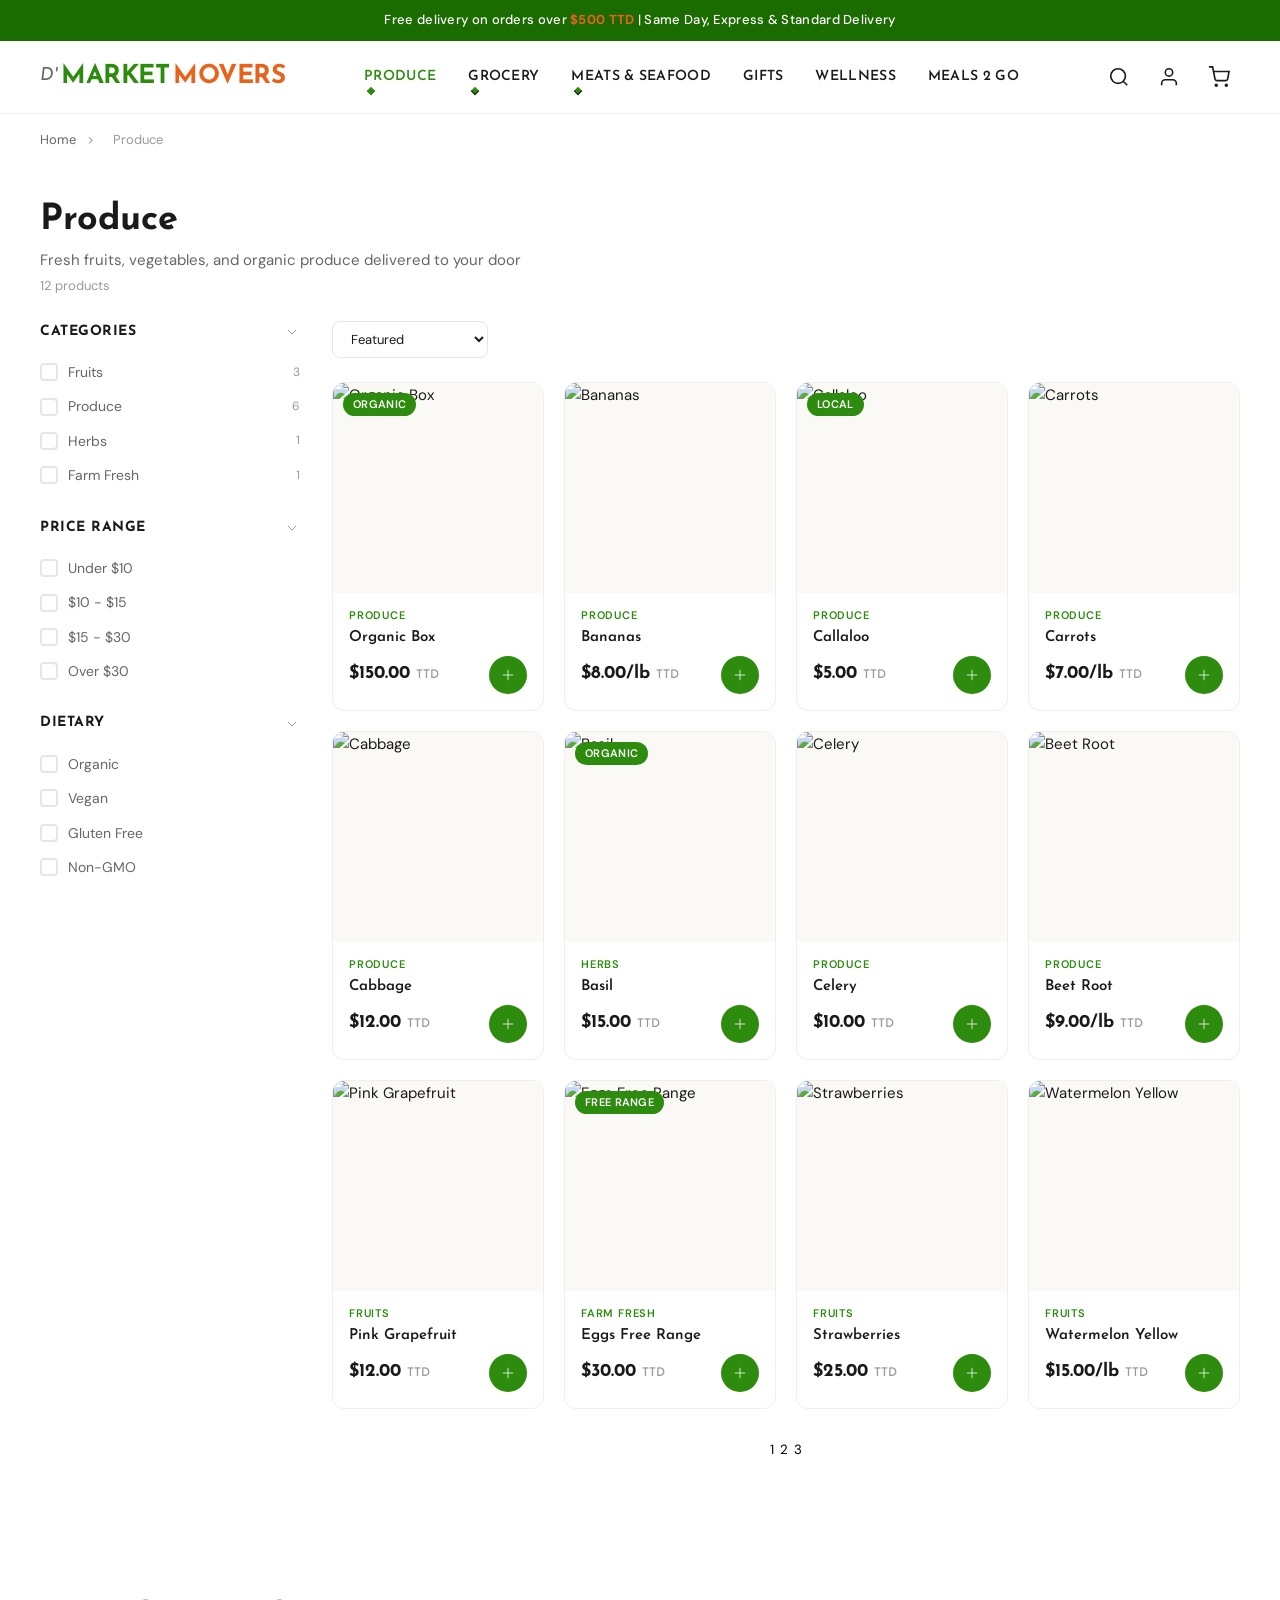
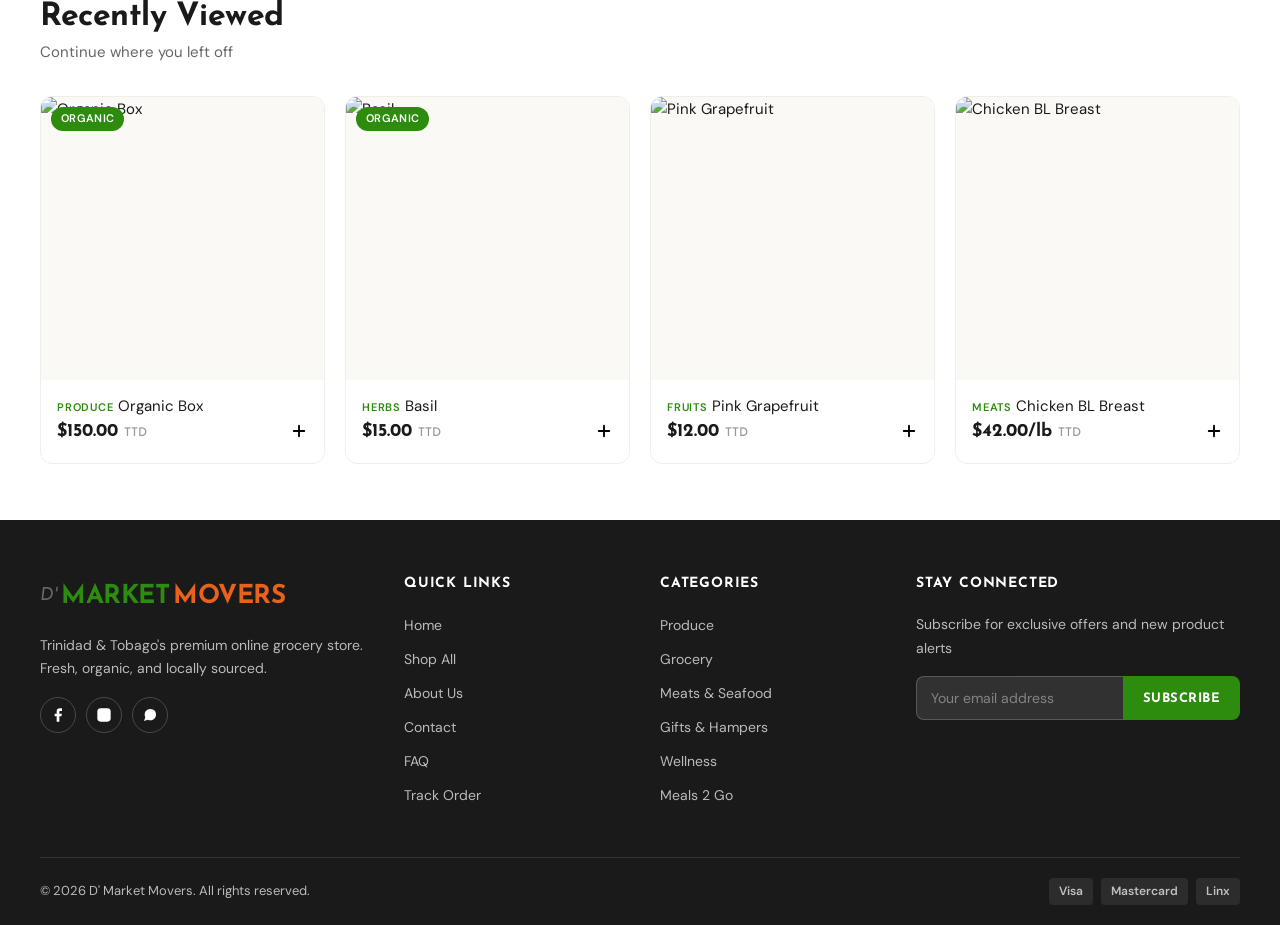
==== commit 9dd31da5: "Add new sections, fix hero layout, and fix mobile responsiveness - Redesigned hero to split 2-column" ====
--- a/collection.html
+++ b/collection.html
@@ -579,6 +579,74 @@
     </div>
   </div>
 
+  <!-- Recently Viewed -->
+  <section class="section recently-viewed">
+    <div class="container">
+      <div class="section-header">
+        <div>
+          <h2>Recently Viewed</h2>
+          <p>Continue where you left off</p>
+        </div>
+      </div>
+      <div class="recently-viewed-scroll">
+        <div class="product-card">
+          <div class="product-card-image">
+            <img src="https://www.dmarketmovers.com/976-home_default/organic-box.jpg" alt="Organic Box" onclick="openQuickView({id:'organic-box',name:'Organic Box',price:'150.00',category:'Produce',image:'https://www.dmarketmovers.com/976-large_default/organic-box.jpg'})" style="cursor:pointer">
+            <span class="product-card-badge">Organic</span>
+          </div>
+          <div class="product-card-info">
+            <span class="product-card-category">Produce</span>
+            <a href="product.html" class="product-card-title">Organic Box</a>
+            <div class="product-card-bottom">
+              <span class="product-card-price">$150.00 <span class="currency">TTD</span></span>
+              <button class="product-card-add" onclick="Cart.add('organic-box','Organic Box',150,'https://www.dmarketmovers.com/976-home_default/organic-box.jpg')"><svg width="18" height="18" viewBox="0 0 24 24" fill="none" stroke="currentColor" stroke-width="2.5" stroke-linecap="round"><path d="M12 5v14M5 12h14"/></svg></button>
+            </div>
+          </div>
+        </div>
+        <div class="product-card">
+          <div class="product-card-image">
+            <img src="https://www.dmarketmovers.com/915-home_default/basil.jpg" alt="Basil" onclick="openQuickView({id:'basil',name:'Basil',price:'15.00',category:'Herbs',image:'https://www.dmarketmovers.com/915-large_default/basil.jpg'})" style="cursor:pointer">
+            <span class="product-card-badge">Organic</span>
+          </div>
+          <div class="product-card-info">
+            <span class="product-card-category">Herbs</span>
+            <a href="product.html" class="product-card-title">Basil</a>
+            <div class="product-card-bottom">
+              <span class="product-card-price">$15.00 <span class="currency">TTD</span></span>
+              <button class="product-card-add" onclick="Cart.add('basil','Basil',15,'https://www.dmarketmovers.com/915-home_default/basil.jpg')"><svg width="18" height="18" viewBox="0 0 24 24" fill="none" stroke="currentColor" stroke-width="2.5" stroke-linecap="round"><path d="M12 5v14M5 12h14"/></svg></button>
+            </div>
+          </div>
+        </div>
+        <div class="product-card">
+          <div class="product-card-image">
+            <img src="https://www.dmarketmovers.com/858-home_default/pink-grapefruit.jpg" alt="Pink Grapefruit" onclick="openQuickView({id:'grapefruit',name:'Pink Grapefruit',price:'12.00',category:'Fruits',image:'https://www.dmarketmovers.com/858-large_default/pink-grapefruit.jpg'})" style="cursor:pointer">
+          </div>
+          <div class="product-card-info">
+            <span class="product-card-category">Fruits</span>
+            <a href="product.html" class="product-card-title">Pink Grapefruit</a>
+            <div class="product-card-bottom">
+              <span class="product-card-price">$12.00 <span class="currency">TTD</span></span>
+              <button class="product-card-add" onclick="Cart.add('grapefruit','Pink Grapefruit',12,'https://www.dmarketmovers.com/858-home_default/pink-grapefruit.jpg')"><svg width="18" height="18" viewBox="0 0 24 24" fill="none" stroke="currentColor" stroke-width="2.5" stroke-linecap="round"><path d="M12 5v14M5 12h14"/></svg></button>
+            </div>
+          </div>
+        </div>
+        <div class="product-card">
+          <div class="product-card-image">
+            <img src="https://www.dmarketmovers.com/79-home_default/chicken-bl-breast-per-lb.jpg" alt="Chicken BL Breast" onclick="openQuickView({id:'chicken',name:'Chicken BL Breast',price:'42.00',category:'Meats',image:'https://www.dmarketmovers.com/79-large_default/chicken-bl-breast-per-lb.jpg'})" style="cursor:pointer">
+          </div>
+          <div class="product-card-info">
+            <span class="product-card-category">Meats</span>
+            <a href="product.html" class="product-card-title">Chicken BL Breast</a>
+            <div class="product-card-bottom">
+              <span class="product-card-price">$42.00/lb <span class="currency">TTD</span></span>
+              <button class="product-card-add" onclick="Cart.add('chicken','Chicken BL Breast',42,'https://www.dmarketmovers.com/79-home_default/chicken-bl-breast-per-lb.jpg')"><svg width="18" height="18" viewBox="0 0 24 24" fill="none" stroke="currentColor" stroke-width="2.5" stroke-linecap="round"><path d="M12 5v14M5 12h14"/></svg></button>
+            </div>
+          </div>
+        </div>
+      </div>
+    </div>
+  </section>
+
   <!-- Footer -->
   <footer class="site-footer">
     <div class="container">
--- a/css/style.css
+++ b/css/style.css
@@ -46,7 +46,7 @@
 
 /* --- Reset & Base --- */
 *, *::before, *::after { box-sizing: border-box; margin: 0; padding: 0; }
-html { scroll-behavior: smooth; -webkit-text-size-adjust: 100%; }
+html { scroll-behavior: smooth; -webkit-text-size-adjust: 100%; overflow-x: hidden; }
 body {
   font-family: var(--font-body);
   color: var(--color-text);
@@ -98,7 +98,7 @@
 }
 
 /* Logo */
-.logo { display: flex; align-items: center; gap: 4px; flex-shrink: 0; }
+.logo { display: flex; align-items: center; gap: 4px; flex-shrink: 0; min-width: 0; }
 .logo-d { font-family: var(--font-heading); font-size: 18px; color: var(--color-text-light); font-weight: 400; font-style: italic; }
 .logo-market { font-family: var(--font-heading); font-size: 26px; font-weight: 700; color: var(--color-primary); letter-spacing: -0.5px; text-transform: uppercase; }
 .logo-movers { font-family: var(--font-heading); font-size: 26px; font-weight: 700; color: var(--color-accent); letter-spacing: -0.5px; text-transform: uppercase; }
@@ -192,14 +192,11 @@
 .mobile-toggle.open .hamburger span:nth-child(2) { opacity: 0; }
 .mobile-toggle.open .hamburger span:nth-child(3) { top: 7px; transform: rotate(-45deg); }
 
-/* --- Hero Section --- */
+/* --- Hero --- */
 .hero {
   position: relative;
   background: linear-gradient(135deg, #1a6b00 0%, #2d8c0e 40%, #4da600 100%);
   overflow: hidden;
-  min-height: 480px;
-  display: flex;
-  align-items: center;
 }
 .hero::before {
   content: '';
@@ -208,12 +205,19 @@
   background: url("data:image/svg+xml,%3Csvg width='60' height='60' viewBox='0 0 60 60' xmlns='http://www.w3.org/2000/svg'%3E%3Cg fill='none' fill-rule='evenodd'%3E%3Cg fill='%23ffffff' fill-opacity='0.04'%3E%3Cpath d='M36 34v-4h-2v4h-4v2h4v4h2v-4h4v-2h-4zm0-30V0h-2v4h-4v2h4v4h2V6h4V4h-4zM6 34v-4H4v4H0v2h4v4h2v-4h4v-2H6zM6 4V0H4v4H0v2h4v4h2V6h4V4H6z'/%3E%3C/g%3E%3C/g%3E%3C/svg%3E");
   opacity: 0.6;
 }
-.hero-content {
+.hero-inner {
+  max-width: var(--container);
+  margin: 0 auto;
+  padding: 60px 20px;
+  display: grid;
+  grid-template-columns: 1fr 1fr;
+  gap: 40px;
+  align-items: center;
   position: relative;
-  z-index: 2;
-  color: #fff;
-  max-width: 560px;
-}
+  z-index: 1;
+  min-height: 500px;
+}
+.hero-content { color: #fff; }
 .hero-tag {
   display: inline-flex;
   align-items: center;
@@ -239,33 +243,47 @@
   50% { opacity: 0.6; transform: scale(0.8); }
 }
 .hero h1 {
-  font-size: 48px;
+  font-family: var(--font-heading);
+  font-size: 50px;
   font-weight: 700;
   line-height: 1.1;
   margin-bottom: 16px;
   letter-spacing: -1px;
 }
-.hero h1 em {
-  font-style: normal;
+.hero h1 em { font-style: normal; color: #7ce84e; }
+.hero p { font-size: 17px; opacity: 0.9; margin-bottom: 28px; line-height: 1.6; }
+.hero-btns { display: flex; gap: 12px; margin-bottom: 40px; }
+.hero-stats {
+  display: flex;
+  gap: 32px;
+  padding-top: 32px;
+  border-top: 1px solid rgba(255,255,255,0.2);
+}
+.hero-stat strong {
+  display: block;
+  font-family: var(--font-heading);
+  font-size: 24px;
+  font-weight: 700;
   color: #7ce84e;
 }
-.hero p {
-  font-size: 17px;
-  opacity: 0.9;
-  margin-bottom: 28px;
-  line-height: 1.6;
-}
-.hero-btns { display: flex; gap: 12px; flex-wrap: wrap; }
+.hero-stat span { font-size: 13px; opacity: 0.7; }
 .hero-image {
-  position: absolute;
-  right: -40px;
-  bottom: -20px;
-  width: 480px;
-  height: 480px;
-  z-index: 1;
-  opacity: 0.3;
-}
-.hero-image img { width: 100%; height: 100%; object-fit: cover; border-radius: 50%; }
+  display: flex;
+  justify-content: center;
+  align-items: center;
+}
+.hero-image img {
+  width: 100%;
+  max-width: 480px;
+  height: auto;
+  border-radius: var(--radius-xl);
+  box-shadow: 0 20px 60px rgba(0,0,0,0.3);
+  animation: hero-float 4s ease-in-out infinite;
+}
+@keyframes hero-float {
+  0%, 100% { transform: translateY(0); }
+  50% { transform: translateY(-12px); }
+}
 
 /* --- Buttons --- */
 .btn {
@@ -418,6 +436,7 @@
   scrollbar-width: none;
   -ms-overflow-style: none;
   padding-bottom: 4px;
+  max-width: 100%;
 }
 .products-scroll::-webkit-scrollbar { display: none; }
 .products-scroll .product-card { min-width: 240px; scroll-snap-align: start; }
@@ -1246,8 +1265,6 @@
 @media (max-width: 1024px) {
   .main-nav { display: none; }
   .mobile-toggle { display: flex; }
-  .hero h1 { font-size: 36px; }
-  .hero { min-height: 380px; }
   .categories-grid { grid-template-columns: repeat(3, 1fr); }
   .products-grid { grid-template-columns: repeat(3, 1fr); }
   .collection-layout > .container { grid-template-columns: 1fr; }
@@ -1257,14 +1274,30 @@
   .product-gallery { position: static; }
   .footer-grid { grid-template-columns: 1fr 1fr; }
   .trust-grid { grid-template-columns: repeat(2, 1fr); }
+  .hero-inner { grid-template-columns: 1fr; min-height: auto; padding: 40px 20px; }
+  .hero-image { order: -1; }
+  .hero-image img { max-width: 360px; }
+  .hero h1 { font-size: 36px; }
+  .hero-stats { gap: 24px; }
+  .steps-grid { flex-direction: column; align-items: center; gap: 24px; }
+  .step-connector { transform: rotate(90deg); padding-top: 0; }
+  .bestseller-grid { grid-template-columns: repeat(2, 1fr); }
+  .blog-grid { grid-template-columns: repeat(2, 1fr); }
+  .testimonials-grid { grid-template-columns: 1fr; }
+  .instagram-grid { grid-template-columns: repeat(3, 1fr); }
+  .reviews-summary { flex-direction: column; gap: 24px; }
+  .product-features-bar { flex-wrap: wrap; }
 }
 
 @media (max-width: 768px) {
   .announcement-bar { font-size: 11px; padding: 8px 16px; }
   :root { --header-height: 64px; }
-  .logo-market, .logo-movers { font-size: 22px; }
-  .hero { min-height: 320px; padding: 32px 0; }
-  .hero h1 { font-size: 30px; }
+  .logo-market, .logo-movers { font-size: 20px; }
+  .logo-d { font-size: 15px; }
+  .header-inner { gap: 12px; }
+  .header-btn { width: 38px; height: 38px; }
+  .header-btn svg { width: 20px; height: 20px; }
+  .header-actions { gap: 4px; }
   .hero p { font-size: 15px; }
   .section { padding: 40px 0; }
   .section-header h2 { font-size: 24px; }
@@ -1275,12 +1308,23 @@
   .product-info h1 { font-size: 26px; }
   .footer-grid { grid-template-columns: 1fr; gap: 32px; }
   .footer-bottom { flex-direction: column; gap: 12px; text-align: center; }
+  .hero-inner { padding: 32px 16px; }
+  .hero-image img { max-width: 280px; }
+  .hero-btns { flex-direction: column; }
+  .hero-btns .btn { text-align: center; justify-content: center; }
+  .hero-stats { flex-wrap: wrap; gap: 16px; }
+  .hero-stat { flex: 1; min-width: 80px; }
+  .blog-grid { grid-template-columns: 1fr; }
+  .bestseller-grid { grid-template-columns: repeat(2, 1fr); }
+  .instagram-grid { grid-template-columns: repeat(3, 1fr); }
 }
 
 @media (max-width: 480px) {
-  .hero h1 { font-size: 26px; }
-  .hero-btns { flex-direction: column; }
-  .hero-btns .btn { width: 100%; }
+  .logo { flex-shrink: 1; }
+  .logo-market, .logo-movers { font-size: 17px; letter-spacing: -0.8px; }
+  .logo-d { font-size: 13px; }
+  .header-btn { width: 36px; height: 36px; }
+  .header-btn svg { width: 18px; height: 18px; }
   .categories-grid { grid-template-columns: repeat(2, 1fr); }
   .delivery-bar .container { flex-direction: column; gap: 16px; align-items: flex-start; }
   .collection-toolbar { flex-wrap: wrap; }
@@ -1288,6 +1332,11 @@
   .add-to-cart-main { width: 100%; }
   .trust-grid { grid-template-columns: 1fr; }
   .product-card-price { font-size: 16px; }
+  .hero h1 { font-size: 28px; }
+  .hero-stats { gap: 12px; }
+  .hero-stat strong { font-size: 20px; }
+  .instagram-grid { grid-template-columns: repeat(2, 1fr); }
+  .bestseller-grid { grid-template-columns: 1fr; }
 }
 
 /* --- Animations --- */
@@ -1341,6 +1390,437 @@
 ::-webkit-scrollbar-track { background: transparent; }
 ::-webkit-scrollbar-thumb { background: var(--color-border); border-radius: 3px; }
 ::-webkit-scrollbar-thumb:hover { background: var(--color-text-muted); }
+
+/* --- How It Works --- */
+.how-it-works { background: var(--color-bg-warm); }
+.section-header.center { text-align: center; }
+.section-header.center p { max-width: 500px; margin: 0 auto; }
+.steps-grid {
+  display: flex;
+  align-items: flex-start;
+  justify-content: center;
+  gap: 0;
+  margin-top: 48px;
+}
+.step-card {
+  text-align: center;
+  padding: 0 32px;
+  position: relative;
+  flex: 1;
+  max-width: 300px;
+}
+.step-number {
+  width: 32px;
+  height: 32px;
+  background: var(--color-primary);
+  color: #fff;
+  border-radius: 50%;
+  display: flex;
+  align-items: center;
+  justify-content: center;
+  font-family: var(--font-heading);
+  font-weight: 700;
+  font-size: 14px;
+  margin: 0 auto 16px;
+}
+.step-icon {
+  width: 72px;
+  height: 72px;
+  background: var(--color-primary-light);
+  border-radius: 50%;
+  display: flex;
+  align-items: center;
+  justify-content: center;
+  margin: 0 auto 20px;
+  color: var(--color-primary);
+}
+.step-card h3 {
+  font-size: 18px;
+  margin-bottom: 8px;
+}
+.step-card p {
+  font-size: 14px;
+  color: var(--color-text-light);
+  line-height: 1.6;
+}
+.step-connector {
+  display: flex;
+  align-items: center;
+  padding-top: 60px;
+  flex-shrink: 0;
+}
+
+/* --- Best Sellers --- */
+.bestseller-grid {
+  display: grid;
+  grid-template-columns: repeat(4, 1fr);
+  gap: 24px;
+}
+.bestseller-card { position: relative; }
+.bestseller-rank {
+  position: absolute;
+  top: -10px;
+  left: -10px;
+  z-index: 3;
+  width: 36px;
+  height: 36px;
+  background: var(--color-accent);
+  color: #fff;
+  border-radius: 50%;
+  display: flex;
+  align-items: center;
+  justify-content: center;
+  font-family: var(--font-heading);
+  font-weight: 700;
+  font-size: 14px;
+  box-shadow: 0 2px 8px rgba(232,98,28,0.3);
+}
+.bestseller-sold {
+  text-align: center;
+  font-size: 12px;
+  color: var(--color-primary);
+  font-weight: 600;
+  margin-top: 8px;
+  text-transform: uppercase;
+  letter-spacing: 0.5px;
+}
+
+/* --- Blog / From Our Kitchen --- */
+.blog-grid {
+  display: grid;
+  grid-template-columns: repeat(3, 1fr);
+  gap: 24px;
+}
+.blog-card {
+  background: #fff;
+  border-radius: var(--radius-lg);
+  overflow: hidden;
+  border: 1px solid var(--color-border-light);
+  transition: all var(--transition);
+}
+.blog-card:hover {
+  transform: translateY(-4px);
+  box-shadow: var(--shadow-card-hover);
+}
+.blog-card-image {
+  position: relative;
+  aspect-ratio: 16/10;
+  overflow: hidden;
+}
+.blog-card-image img {
+  width: 100%;
+  height: 100%;
+  object-fit: cover;
+  transition: transform var(--transition);
+}
+.blog-card:hover .blog-card-image img { transform: scale(1.05); }
+.blog-card-tag {
+  position: absolute;
+  top: 12px;
+  left: 12px;
+  background: var(--color-primary);
+  color: #fff;
+  padding: 4px 12px;
+  border-radius: 20px;
+  font-size: 11px;
+  font-weight: 600;
+  text-transform: uppercase;
+  letter-spacing: 0.5px;
+}
+.blog-card-content { padding: 20px; }
+.blog-card-date {
+  font-size: 12px;
+  color: var(--color-text-muted);
+  text-transform: uppercase;
+  letter-spacing: 0.5px;
+}
+.blog-card-content h3 {
+  font-size: 17px;
+  margin: 8px 0 10px;
+  line-height: 1.4;
+}
+.blog-card-content h3 a {
+  color: var(--color-text);
+  text-decoration: none;
+}
+.blog-card-content h3 a:hover { color: var(--color-primary); }
+.blog-card-content p {
+  font-size: 14px;
+  color: var(--color-text-light);
+  line-height: 1.6;
+  margin-bottom: 14px;
+}
+.blog-card-link {
+  display: inline-flex;
+  align-items: center;
+  gap: 4px;
+  font-size: 13px;
+  font-weight: 600;
+  color: var(--color-primary);
+  text-decoration: none;
+  text-transform: uppercase;
+  letter-spacing: 0.5px;
+}
+.blog-card-link:hover { color: var(--color-primary-dark); }
+.blog-card-link svg { transition: transform var(--transition-fast); }
+.blog-card-link:hover svg { transform: translateX(3px); }
+
+/* --- Testimonials --- */
+.testimonials-grid {
+  display: grid;
+  grid-template-columns: repeat(3, 1fr);
+  gap: 24px;
+}
+.testimonial-card {
+  background: #fff;
+  border-radius: var(--radius-lg);
+  padding: 32px;
+  border: 1px solid var(--color-border-light);
+  transition: all var(--transition);
+}
+.testimonial-card:hover {
+  transform: translateY(-3px);
+  box-shadow: var(--shadow-card-hover);
+}
+.testimonial-stars {
+  display: flex;
+  gap: 2px;
+  margin-bottom: 16px;
+}
+.testimonial-text {
+  font-size: 15px;
+  line-height: 1.7;
+  color: var(--color-text);
+  margin-bottom: 20px;
+  font-style: italic;
+}
+.testimonial-author {
+  display: flex;
+  align-items: center;
+  gap: 12px;
+}
+.testimonial-avatar {
+  width: 44px;
+  height: 44px;
+  border-radius: 50%;
+  background: var(--color-primary-light);
+  color: var(--color-primary);
+  display: flex;
+  align-items: center;
+  justify-content: center;
+  font-weight: 700;
+  font-size: 14px;
+  font-family: var(--font-heading);
+}
+.testimonial-author strong {
+  display: block;
+  font-size: 14px;
+  color: var(--color-text);
+}
+.testimonial-author span {
+  font-size: 12px;
+  color: var(--color-primary);
+  font-weight: 500;
+}
+
+/* --- Instagram Feed --- */
+.instagram-grid {
+  display: grid;
+  grid-template-columns: repeat(6, 1fr);
+  gap: 8px;
+}
+.instagram-item {
+  position: relative;
+  aspect-ratio: 1;
+  overflow: hidden;
+  border-radius: var(--radius-sm);
+}
+.instagram-item img {
+  width: 100%;
+  height: 100%;
+  object-fit: cover;
+  transition: transform var(--transition);
+}
+.instagram-overlay {
+  position: absolute;
+  inset: 0;
+  background: rgba(0,0,0,0.4);
+  display: flex;
+  align-items: center;
+  justify-content: center;
+  opacity: 0;
+  transition: opacity var(--transition);
+}
+.instagram-item:hover img { transform: scale(1.1); }
+.instagram-item:hover .instagram-overlay { opacity: 1; }
+
+/* --- Recently Viewed --- */
+.recently-viewed { padding: 48px 0; }
+.recently-viewed-scroll {
+  display: flex;
+  gap: 20px;
+  overflow-x: auto;
+  padding-bottom: 8px;
+  scroll-snap-type: x mandatory;
+}
+.recently-viewed-scroll > * {
+  flex: 0 0 calc(25% - 15px);
+  scroll-snap-align: start;
+  min-width: 220px;
+}
+
+/* --- Product Features Bar --- */
+.product-features-bar {
+  display: flex;
+  gap: 24px;
+  padding: 16px 0;
+  margin-top: 16px;
+  border-top: 1px solid var(--color-border-light);
+}
+.product-feature {
+  display: flex;
+  align-items: center;
+  gap: 8px;
+  font-size: 13px;
+  color: var(--color-text-light);
+}
+.product-feature svg {
+  width: 20px;
+  height: 20px;
+  color: var(--color-primary);
+  stroke: currentColor;
+  fill: none;
+}
+
+/* --- Reviews Section --- */
+.reviews-summary {
+  display: flex;
+  gap: 48px;
+  align-items: flex-start;
+  margin-bottom: 32px;
+  padding-bottom: 32px;
+  border-bottom: 1px solid var(--color-border-light);
+}
+.reviews-overall {
+  text-align: center;
+  min-width: 160px;
+}
+.reviews-overall-score {
+  font-family: var(--font-heading);
+  font-size: 52px;
+  font-weight: 700;
+  color: var(--color-text);
+  line-height: 1;
+}
+.reviews-overall-stars {
+  display: flex;
+  justify-content: center;
+  gap: 2px;
+  margin: 8px 0 4px;
+}
+.reviews-overall-count {
+  font-size: 13px;
+  color: var(--color-text-muted);
+}
+.reviews-breakdown { flex: 1; }
+.reviews-bar-row {
+  display: flex;
+  align-items: center;
+  gap: 12px;
+  margin-bottom: 6px;
+}
+.reviews-bar-label {
+  font-size: 13px;
+  color: var(--color-text-light);
+  width: 40px;
+  text-align: right;
+}
+.reviews-bar-track {
+  flex: 1;
+  height: 8px;
+  background: var(--color-bg-section);
+  border-radius: 4px;
+  overflow: hidden;
+}
+.reviews-bar-fill {
+  height: 100%;
+  background: var(--color-accent);
+  border-radius: 4px;
+}
+.reviews-bar-count {
+  font-size: 12px;
+  color: var(--color-text-muted);
+  width: 24px;
+}
+.review-card {
+  padding: 24px 0;
+  border-bottom: 1px solid var(--color-border-light);
+}
+.review-card:last-child { border-bottom: none; }
+.review-header {
+  display: flex;
+  justify-content: space-between;
+  align-items: flex-start;
+  margin-bottom: 8px;
+}
+.review-author-info {
+  display: flex;
+  align-items: center;
+  gap: 12px;
+}
+.review-avatar {
+  width: 40px;
+  height: 40px;
+  border-radius: 50%;
+  background: var(--color-primary-light);
+  color: var(--color-primary);
+  display: flex;
+  align-items: center;
+  justify-content: center;
+  font-weight: 700;
+  font-size: 13px;
+}
+.review-name { font-weight: 600; font-size: 14px; }
+.review-badge {
+  display: inline-flex;
+  align-items: center;
+  gap: 4px;
+  font-size: 11px;
+  color: var(--color-primary);
+  font-weight: 500;
+  background: var(--color-primary-light);
+  padding: 2px 8px;
+  border-radius: 10px;
+}
+.review-date { font-size: 12px; color: var(--color-text-muted); }
+.review-stars { display: flex; gap: 1px; margin-bottom: 10px; }
+.review-text {
+  font-size: 14px;
+  line-height: 1.7;
+  color: var(--color-text);
+}
+.btn-write-review {
+  display: inline-flex;
+  align-items: center;
+  gap: 6px;
+  padding: 10px 24px;
+  background: var(--color-olive);
+  color: #fff;
+  border: none;
+  border-radius: var(--radius-lg);
+  font-family: var(--font-heading);
+  font-size: 13px;
+  font-weight: 600;
+  text-transform: uppercase;
+  letter-spacing: 0.5px;
+  cursor: pointer;
+  margin-top: 24px;
+  transition: all var(--transition);
+}
+.btn-write-review:hover {
+  background: var(--color-primary-dark);
+  transform: translateY(-1px);
+}
 
 /* ============================================
    MEGA MENU
@@ -1956,3 +2436,26 @@
     font-size: 20px;
   }
 }
+
+/* ============================================
+   RESPONSIVE OVERRIDES FOR NEW SECTIONS
+   (Must come after section definitions)
+   ============================================ */
+@media (max-width: 1024px) {
+  .bestseller-grid { grid-template-columns: repeat(2, 1fr); }
+  .blog-grid { grid-template-columns: repeat(2, 1fr); }
+  .testimonials-grid { grid-template-columns: 1fr; }
+  .instagram-grid { grid-template-columns: repeat(3, 1fr); }
+  .recently-viewed-grid { grid-template-columns: repeat(3, 1fr); }
+}
+@media (max-width: 768px) {
+  .bestseller-grid { grid-template-columns: repeat(2, 1fr); }
+  .blog-grid { grid-template-columns: 1fr; }
+  .instagram-grid { grid-template-columns: repeat(3, 1fr); }
+  .recently-viewed-grid { grid-template-columns: repeat(2, 1fr); }
+}
+@media (max-width: 480px) {
+  .bestseller-grid { grid-template-columns: 1fr; }
+  .instagram-grid { grid-template-columns: repeat(2, 1fr); }
+  .recently-viewed-grid { grid-template-columns: 1fr; }
+}
